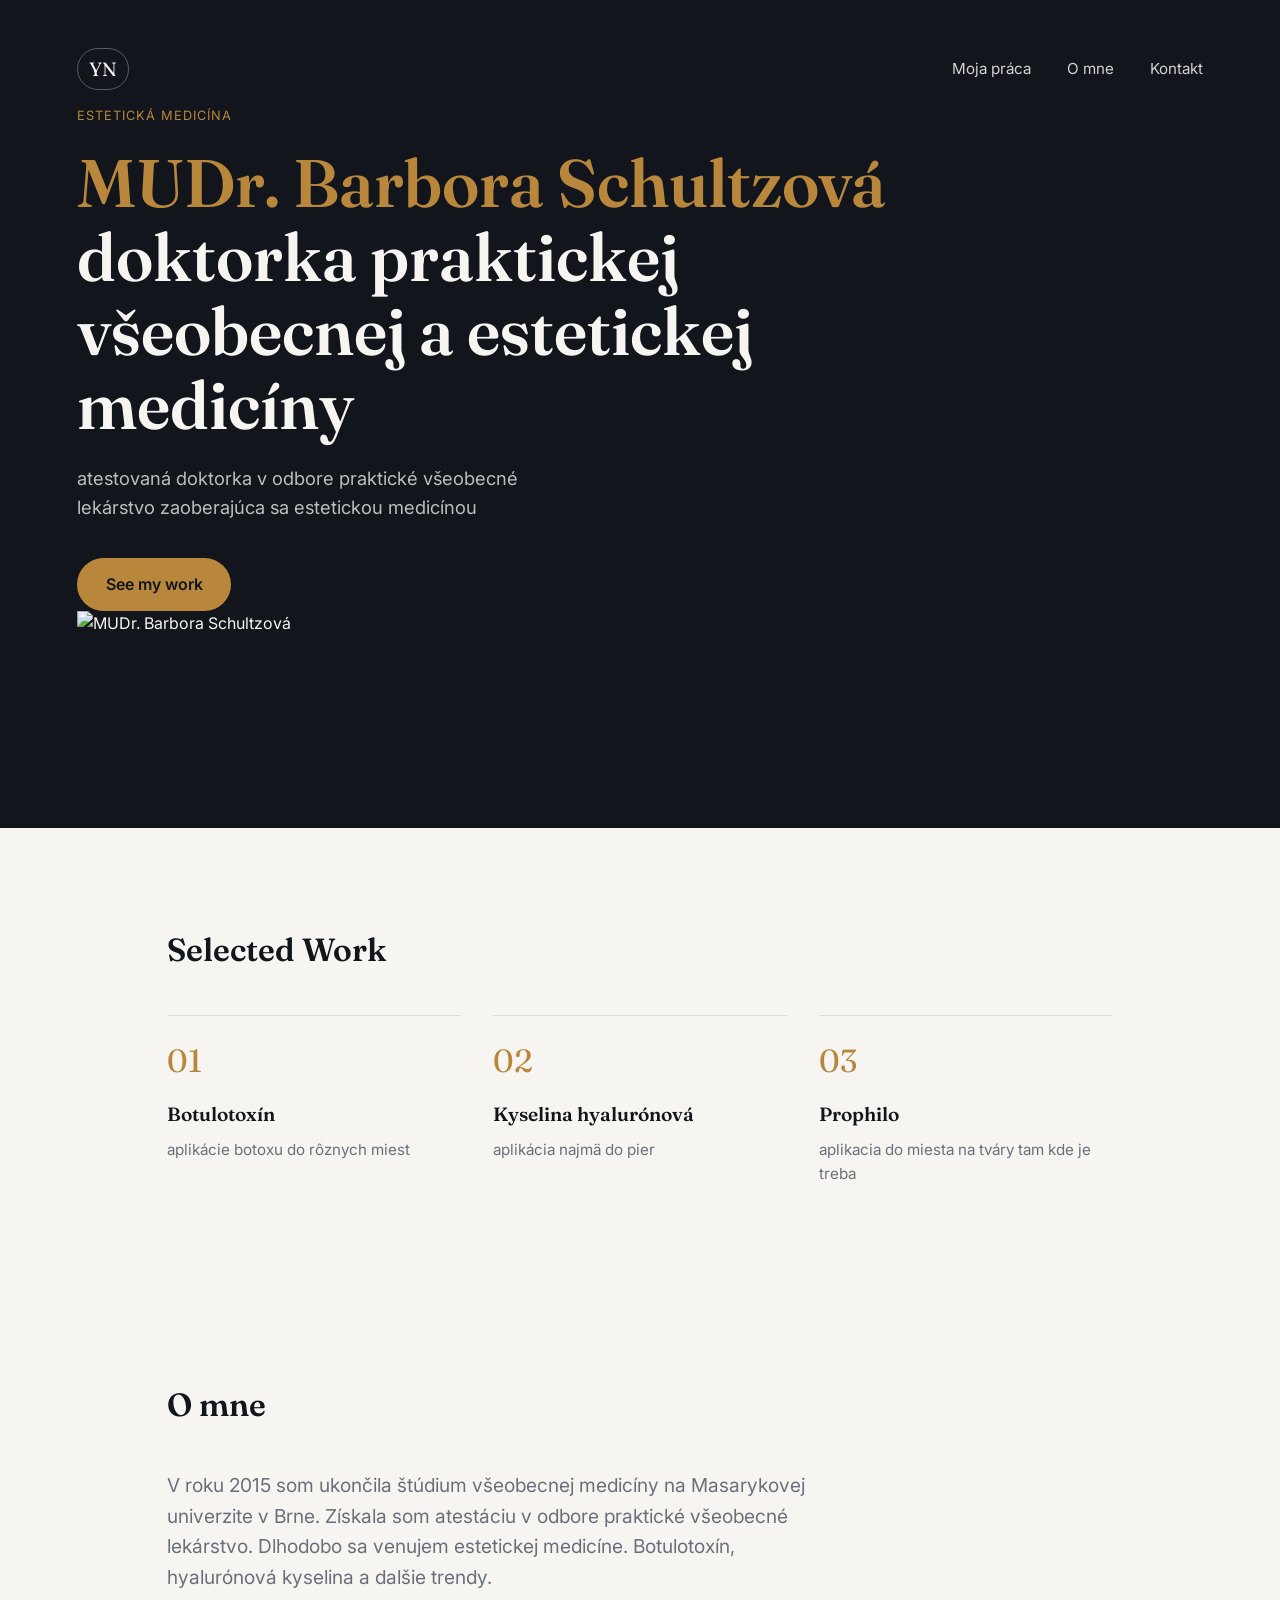
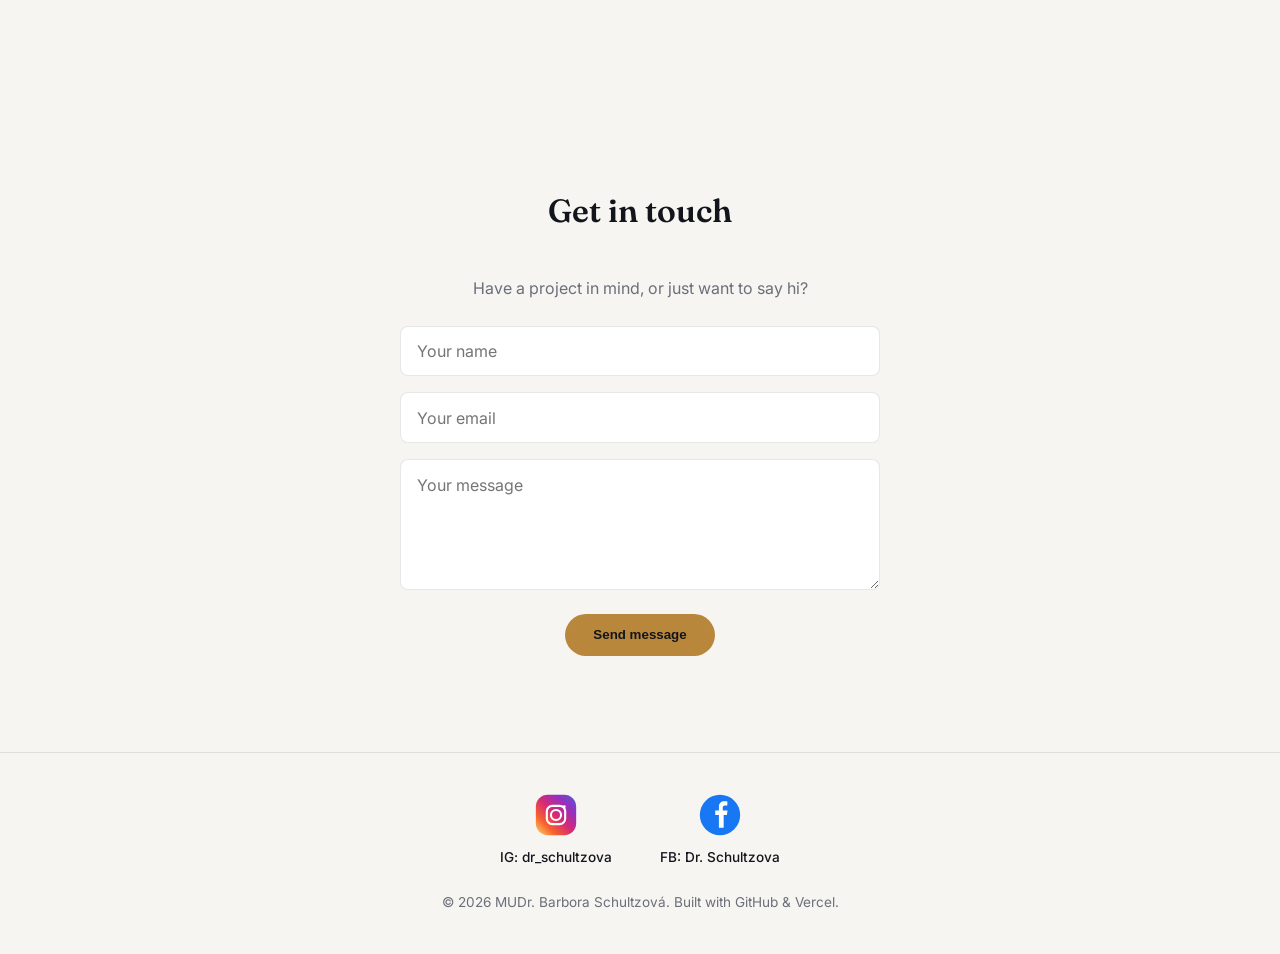
==== index.html @ 6bf63120 "Update index.html" ====
<!DOCTYPE html>
<html lang="en">
<head>
  <meta charset="UTF-8">
  <meta name="viewport" content="width=device-width, initial-scale=1.0">
  <title>Barbora — Portfolio</title>
  <link rel="preconnect" href="https://fonts.googleapis.com">
  <link href="https://fonts.googleapis.com/css2?family=Fraunces:opsz,wght@9..144,400;9..144,600&family=Inter:wght@400;500;600&display=swap" rel="stylesheet">
  <link rel="stylesheet" href="style.css">
</head>
<body>

  <header class="hero">
    <nav class="nav">
      <span class="nav-mark">YN</span>
      <div class="nav-links">
        <a href="#work">Moja práca</a>
        <a href="#about">O mne</a>
        <a href="#contact">Kontakt</a>
      </div>
    </nav>

    <div class="hero-inner">
  <div class="hero-content">
    <p class="eyebrow">ESTETICKÁ MEDICÍNA</p>
    <h1><span>MUDr. Barbora Schultzová</span><br>doktorka praktickej všeobecnej a estetickej medicíny</h1>
    <p class="hero-sub">atestovaná doktorka v odbore praktické všeobecné lekárstvo zaoberajúca sa estetickou medicínou</p>
    <a href="#work" class="cta">See my work</a>
  </div>
  <div class="hero-photo">
    <img src="photo.jpg" alt="MUDr. Barbora Schultzová">
  </div>
</div>
  </header>

  <main>
    <section id="work" class="section">
      <h2 class="section-title">Selected Work</h2>
      <div class="work-grid">
        <article class="work-card">
          <div class="work-thumb">01</div>
          <h3>Botulotoxín</h3>
          <p>aplikácie botoxu do rôznych miest</p>
        </article>
        <article class="work-card">
          <div class="work-thumb">02</div>
          <h3>Kyselina hyalurónová</h3>
          <p>aplikácia najmä do pier</p>
        </article>
        <article class="work-card">
          <div class="work-thumb">03</div>
          <h3>Prophilo</h3>
          <p>aplikacia do miesta na tváry tam kde je treba </p>
        </article>
      </div>
    </section>

    <section id="about" class="section about">
      <h2 class="section-title">O mne</h2>
      <p class="about-text">
        V roku 2015 som ukončila štúdium všeobecnej medicíny na Masarykovej univerzite v Brne. Získala som atestáciu v odbore praktické všeobecné lekárstvo. Dlhodobo sa venujem estetickej medicíne. Botulotoxín, hyalurónová kyselina a dalšie trendy.
      </p>
    </section>

    <section id="contact" class="section contact">
  <h2 class="section-title">Get in touch</h2>
  <p>Have a project in mind, or just want to say hi?</p>

<form action="https://formspree.io/f/xnpagqdn" method="POST" class="contact-form">
      <input type="text" name="name" placeholder="Your name" required>
    <input type="email" name="email" placeholder="Your email" required>
    <textarea name="message" rows="5" placeholder="Your message" required></textarea>
    <button type="submit" class="cta">Send message</button>
  </form>
</section>
  </main>

<footer class="footer">
  <div class="social-links">
    <a href="https://instagram.com/dr_schultzova" target="_blank" rel="noopener" aria-label="Instagram">
      <svg width="44" height="44" viewBox="0 0 48 48">
        <defs>
          <linearGradient id="igGradient" x1="0%" y1="100%" x2="100%" y2="0%">
            <stop offset="0%" stop-color="#FFDB73"/>
            <stop offset="25%" stop-color="#F7622C"/>
            <stop offset="50%" stop-color="#D62976"/>
            <stop offset="75%" stop-color="#962FBF"/>
            <stop offset="100%" stop-color="#4F5BD5"/>
          </linearGradient>
        </defs>
        <rect x="2" y="2" width="44" height="44" rx="13" fill="url(#igGradient)"/>
        <rect x="14" y="14" width="20" height="20" rx="6" fill="none" stroke="#fff" stroke-width="2.3"/>
        <circle cx="24" cy="24" r="5.5" fill="none" stroke="#fff" stroke-width="2.3"/>
        <circle cx="33" cy="15" r="1.6" fill="#fff"/>
      </svg>
      <span class="social-label">IG: dr_schultzova</span>
    </a>
    <a href="https://www.facebook.com/p/Dr-Schultzova-100087621760103/" target="_blank" rel="noopener" aria-label="Facebook">
      <svg width="44" height="44" viewBox="0 0 48 48">
        <circle cx="24" cy="24" r="22" fill="#1877F2"/>
        <path d="M27 24h4.5l0.7-5H27v-2.8c0-1.5.4-2.5 2.6-2.5H32V9.2C31.6 9.1 30.2 9 28.6 9c-3.4 0-5.8 2.1-5.8 5.9V19h-4v5h4v14h5.2V24z" fill="#fff"/>
      </svg>
      <span class="social-label">FB: Dr. Schultzova</span>
    </a>
  </div>
  <p>&copy; 2026 MUDr. Barbora Schultzová. Built with GitHub &amp; Vercel.</p>
</footer>

</body>
</html>
---- style.css ----
:root {
  --ink: #12151c;
  --paper: #f6f5f1;
  --gold: #b8873b;
  --muted: #6b6f7a;
  --line: rgba(18, 21, 28, 0.1);
}

* { box-sizing: border-box; margin: 0; padding: 0; }

body {
  font-family: 'Inter', sans-serif;
  color: var(--ink);
  background: var(--paper);
  line-height: 1.6;
}

h1, h2, h3 {
  font-family: 'Fraunces', serif;
  font-weight: 600;
}

a { color: inherit; text-decoration: none; }

.hero {
  background: var(--ink);
  color: var(--paper);
  min-height: 92vh;
  display: flex;
  flex-direction: column;
  padding: 2rem 6vw;
}

.nav {
  display: flex;
  justify-content: space-between;
  align-items: center;
  padding: 1rem 0;
}

.nav-mark {
  font-family: 'Fraunces', serif;
  font-size: 1.2rem;
  border: 1px solid rgba(246,245,241,0.3);
  padding: 0.3rem 0.7rem;
  border-radius: 100px;
}

.nav-links a {
  margin-left: 2rem;
  font-size: 0.95rem;
  opacity: 0.85;
  transition: opacity 0.2s;
}

.nav-links a:hover { opacity: 1; color: var(--gold); }

.hero-content {
  flex: 1;
  display: flex;
  flex-direction: column;
  justify-content: center;
  max-width: 780px;
}

.eyebrow {
  color: var(--gold);
  letter-spacing: 0.08em;
  text-transform: uppercase;
  font-size: 0.8rem;
  margin-bottom: 1.2rem;
}

.hero h1 {
  font-size: clamp(2.4rem, 6vw, 4.2rem);
  line-height: 1.1;
  margin-bottom: 1.4rem;
}

.hero h1 span { color: var(--gold); white-space: nowrap; }

.hero-sub {
  font-size: 1.15rem;
  color: rgba(246,245,241,0.75);
  max-width: 520px;
  margin-bottom: 2.2rem;
}

.cta {
  display: inline-block;
  background: var(--gold);
  color: var(--ink);
  font-weight: 600;
  padding: 0.85rem 1.8rem;
  border-radius: 100px;
  width: fit-content;
  transition: transform 0.2s ease;
}

.cta:hover { transform: translateY(-2px); }

.section {
  padding: 6rem 6vw;
  max-width: 1100px;
  margin: 0 auto;
}

.section-title {
  font-size: 2rem;
  margin-bottom: 2.5rem;
}

.work-grid {
  display: grid;
  grid-template-columns: repeat(auto-fit, minmax(260px, 1fr));
  gap: 2rem;
}

.work-card {
  border-top: 1px solid var(--line);
  padding-top: 1.2rem;
}

.work-thumb {
  font-family: 'Fraunces', serif;
  font-size: 2rem;
  color: var(--gold);
  margin-bottom: 0.8rem;
}

.work-card h3 { font-size: 1.2rem; margin-bottom: 0.5rem; }
.work-card p { color: var(--muted); font-size: 0.95rem; }

.about-text {
  font-size: 1.2rem;
  max-width: 680px;
  color: var(--muted);
}

.contact {
  text-align: center;
}

.contact p { color: var(--muted); margin-bottom: 1.5rem; }
.contact-form {
  max-width: 480px;
  margin: 0 auto;
  display: flex;
  flex-direction: column;
  gap: 1rem;
  text-align: left;
}

.contact-form input,
.contact-form textarea {
  font-family: 'Inter', sans-serif;
  font-size: 1rem;
  padding: 0.9rem 1rem;
  border: 1px solid var(--line);
  border-radius: 8px;
  background: #fff;
  color: var(--ink);
}

.contact-form input:focus,
.contact-form textarea:focus {
  outline: 2px solid var(--gold);
  outline-offset: 1px;
}

.contact-form button {
  border: none;
  cursor: pointer;
  align-self: center;
  margin-top: 0.5rem;
}

.footer {
  text-align: center;
  padding: 2.5rem 1rem;
  color: var(--muted);
  font-size: 0.85rem;
  border-top: 1px solid var(--line);
}

.social-links {
  display: flex;
  justify-content: center;
  gap: 3rem;
  margin-bottom: 1.5rem;
}

.social-links a {
  display: flex;
  flex-direction: column;
  align-items: center;
  gap: 0.6rem;
  transition: transform 0.2s;
}

.social-links a:hover {
  transform: translateY(-3px);
}

.social-label {
  font-size: 0.85rem;
  color: var(--ink);
  font-weight: 500;
}

@media (max-width: 640px) {
  .nav-links a { margin-left: 1rem; font-size: 0.85rem; }
  .section { padding: 4rem 6vw; }
}
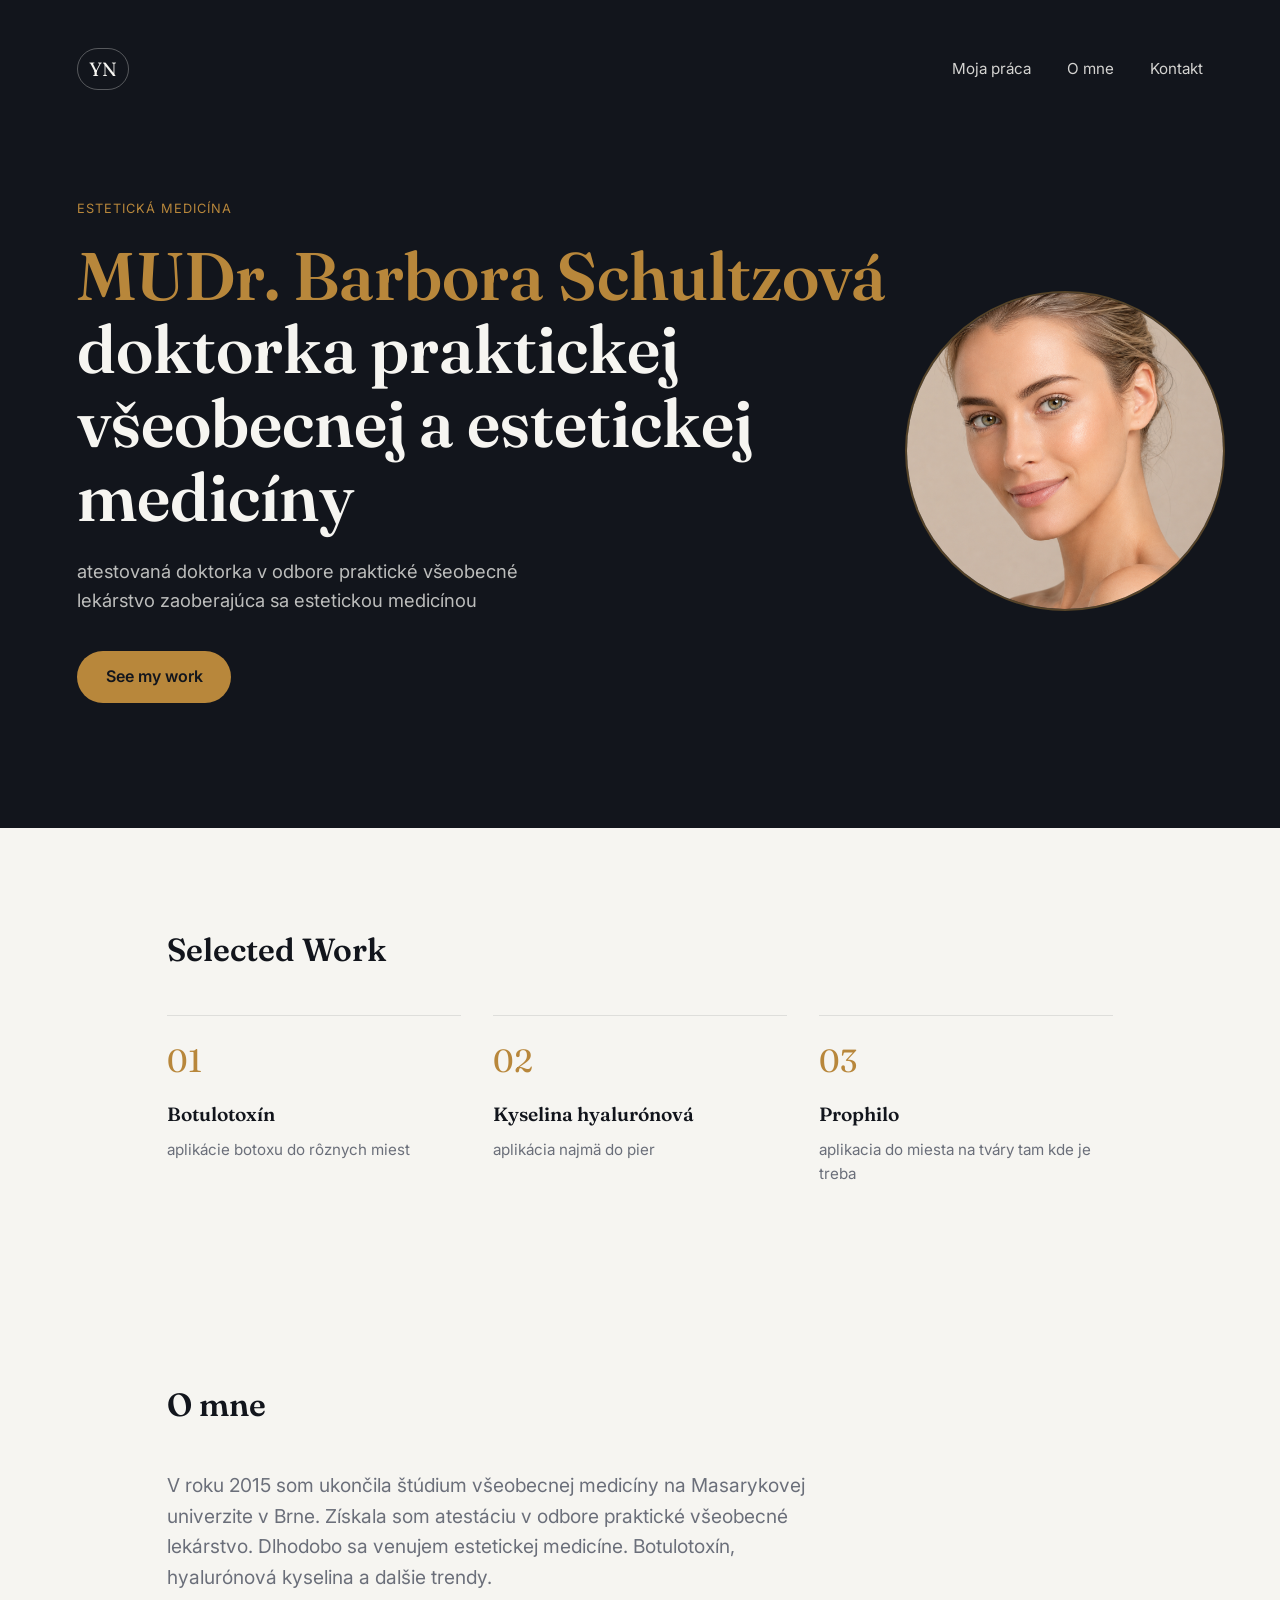
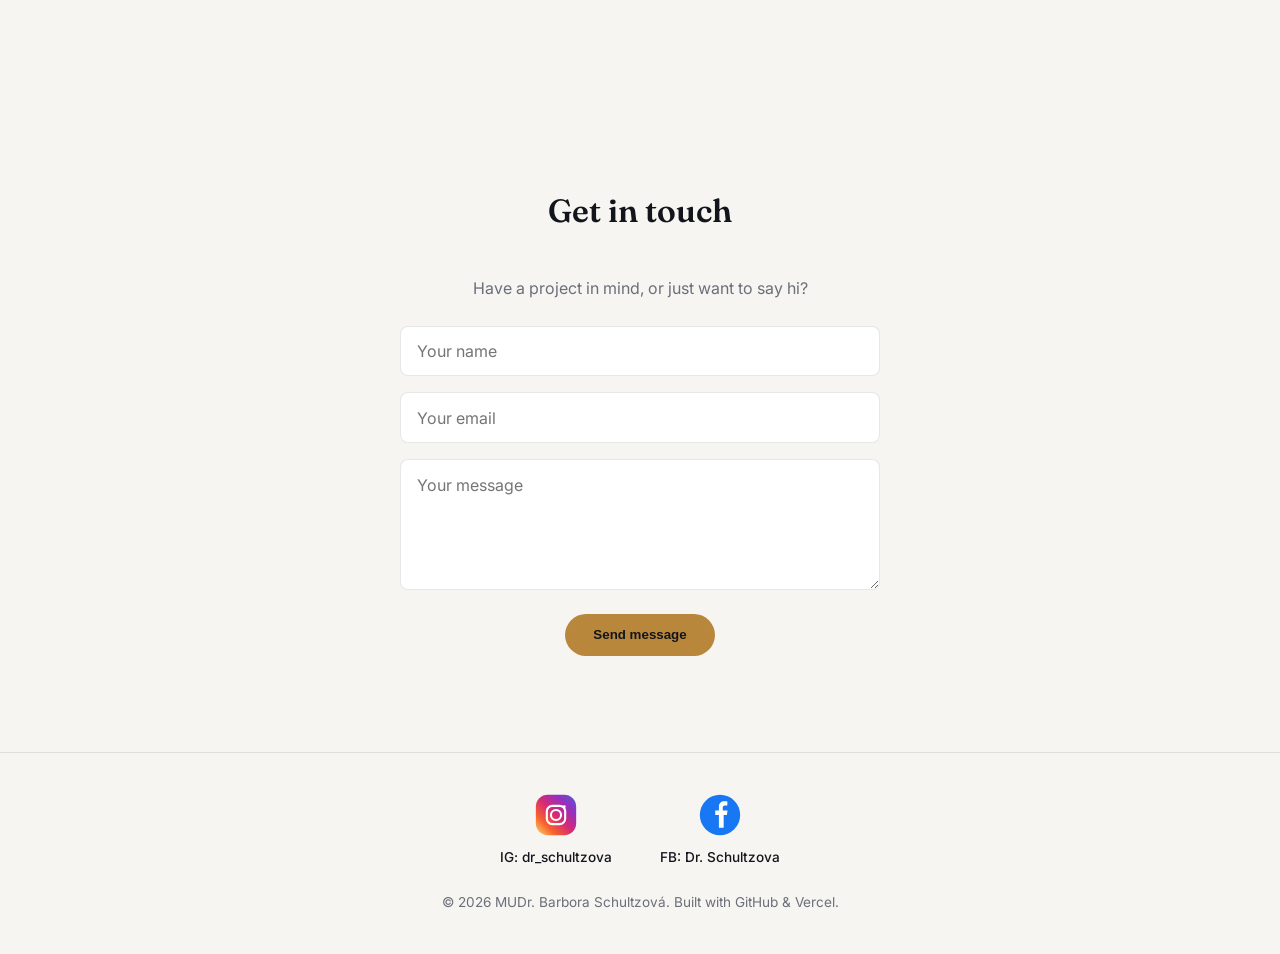
==== commit b8b2a98a: "Update index.html" ====
--- a/index.html
+++ b/index.html
@@ -28,7 +28,7 @@
     <a href="#work" class="cta">See my work</a>
   </div>
   <div class="hero-photo">
-    <img src="photo.jpg" alt="MUDr. Barbora Schultzová">
+   <img src="blondie.png" alt="MUDr. Barbora Schultzová">
   </div>
 </div>
   </header>
--- a/style.css
+++ b/style.css
@@ -62,7 +62,42 @@
   justify-content: center;
   max-width: 780px;
 }
-
+.hero-inner {
+  flex: 1;
+  display: flex;
+  align-items: center;
+  justify-content: space-between;
+  gap: 3rem;
+}
+
+.hero-photo {
+  flex-shrink: 0;
+  width: 320px;
+  height: 320px;
+  border-radius: 50%;
+  overflow: hidden;
+  border: 2px solid rgba(184, 135, 59, 0.4);
+}
+
+.hero-photo img {
+  width: 100%;
+  height: 100%;
+  object-fit: cover;
+}
+
+@media (max-width: 900px) {
+  .hero-inner {
+    flex-direction: column-reverse;
+    text-align: center;
+  }
+  .hero-photo {
+    width: 220px;
+    height: 220px;
+  }
+  .hero-content {
+    align-items: center;
+  }
+}
 .eyebrow {
   color: var(--gold);
   letter-spacing: 0.08em;
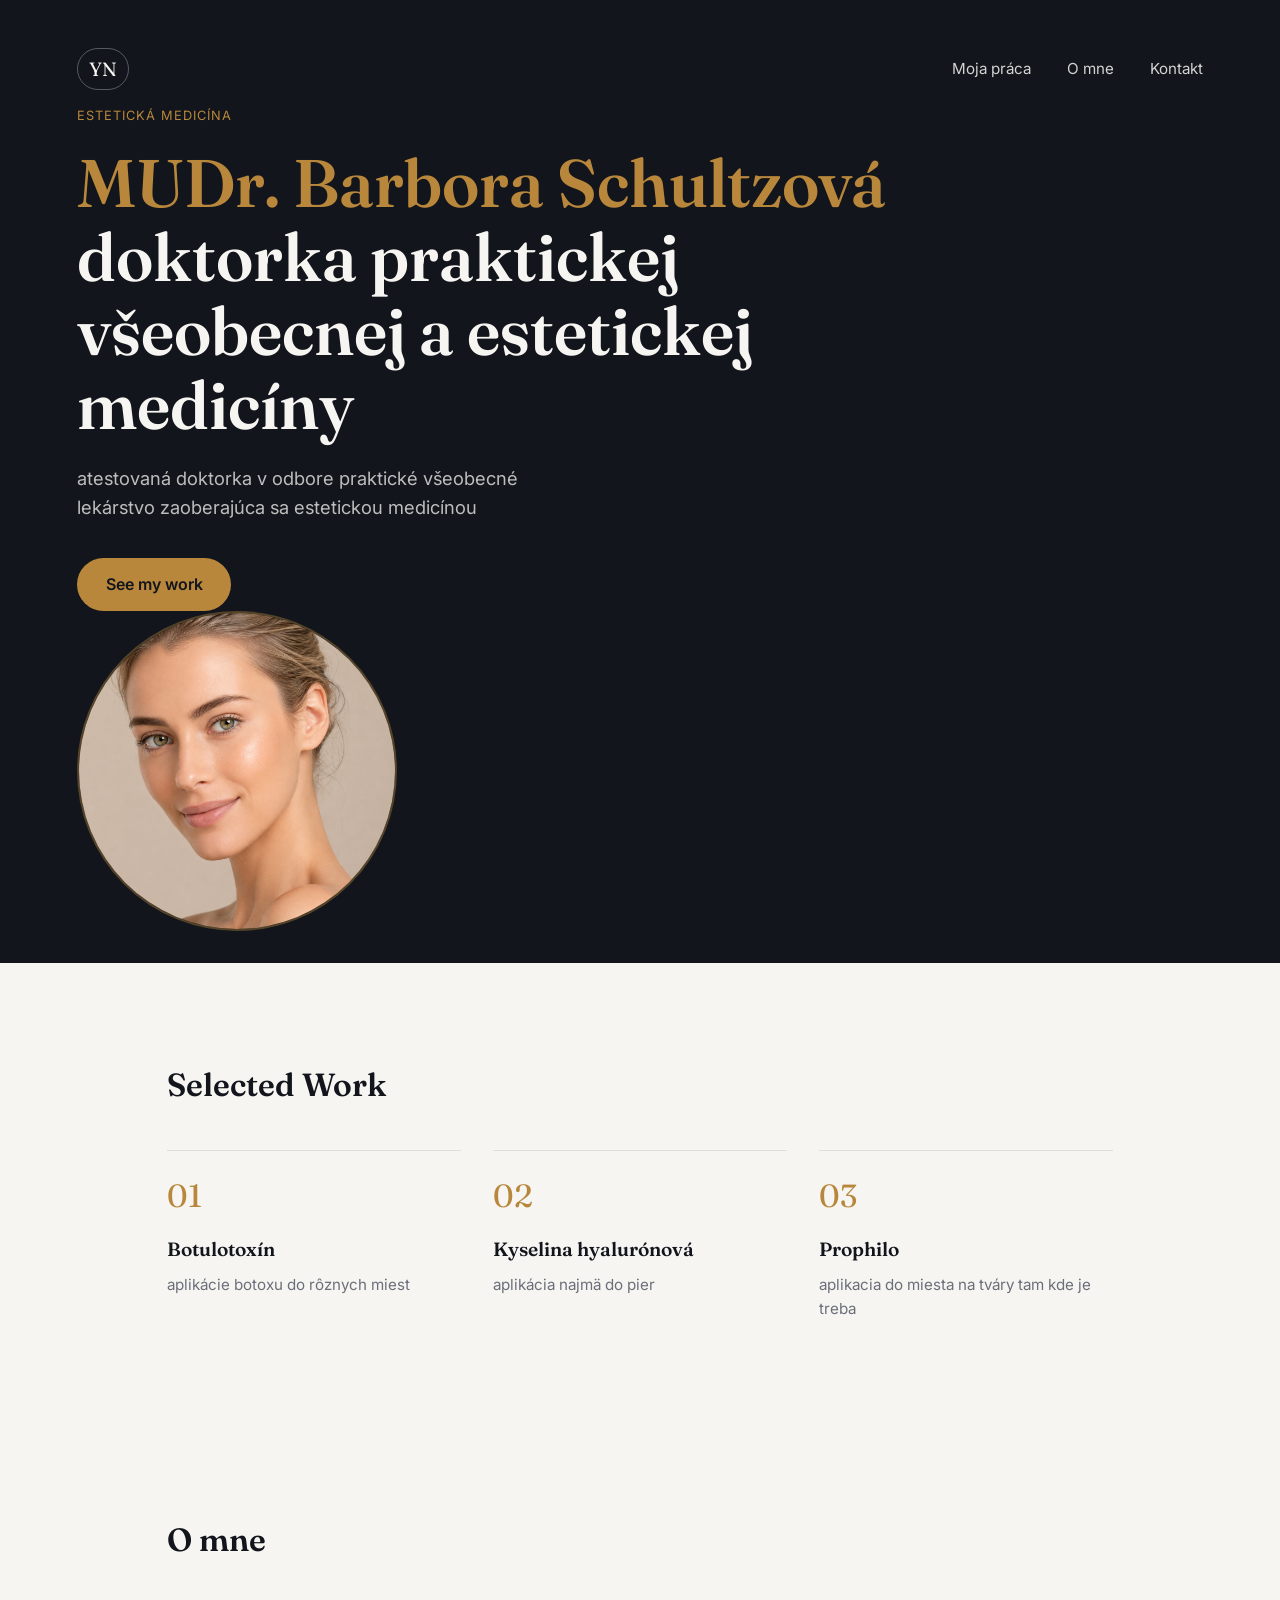
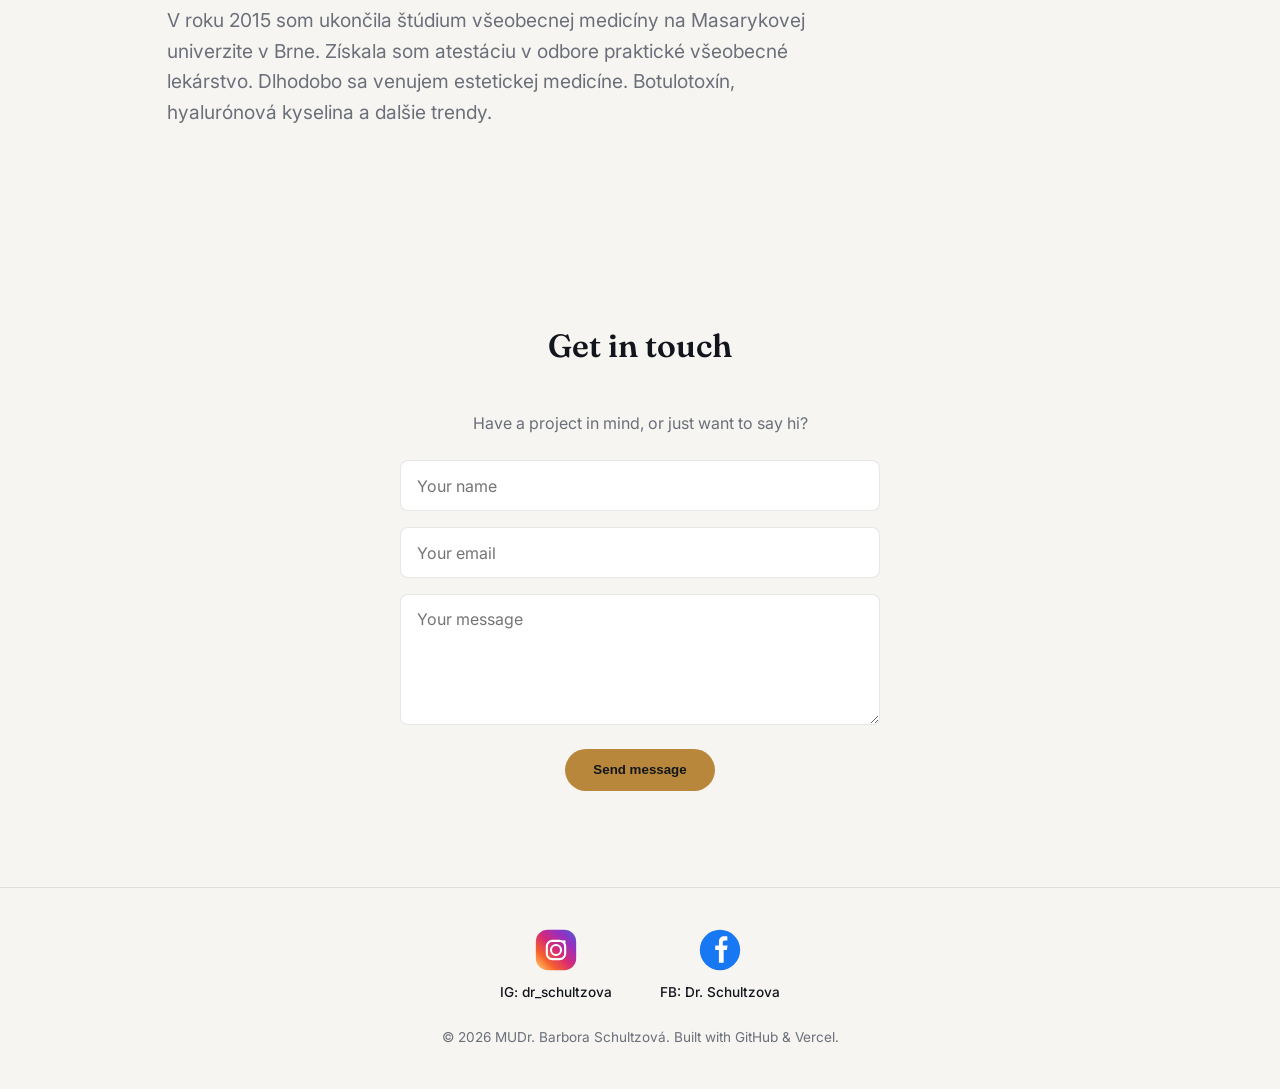
==== commit 394fb0ba: "Update index.html" ====
--- a/index.html
+++ b/index.html
@@ -20,16 +20,16 @@
       </div>
     </nav>
 
-    <div class="hero-inner">
+   <div class="hero-inner">
   <div class="hero-content">
     <p class="eyebrow">ESTETICKÁ MEDICÍNA</p>
     <h1><span>MUDr. Barbora Schultzová</span><br>doktorka praktickej všeobecnej a estetickej medicíny</h1>
     <p class="hero-sub">atestovaná doktorka v odbore praktické všeobecné lekárstvo zaoberajúca sa estetickou medicínou</p>
     <a href="#work" class="cta">See my work</a>
   </div>
-  <div class="hero-photo">
-   <img src="blondie.png" alt="MUDr. Barbora Schultzová">
-  </div>
+</div>
+<div class="hero-photo">
+  <img src="blondie.png" alt="MUDr. Barbora Schultzová">
 </div>
   </header>
 
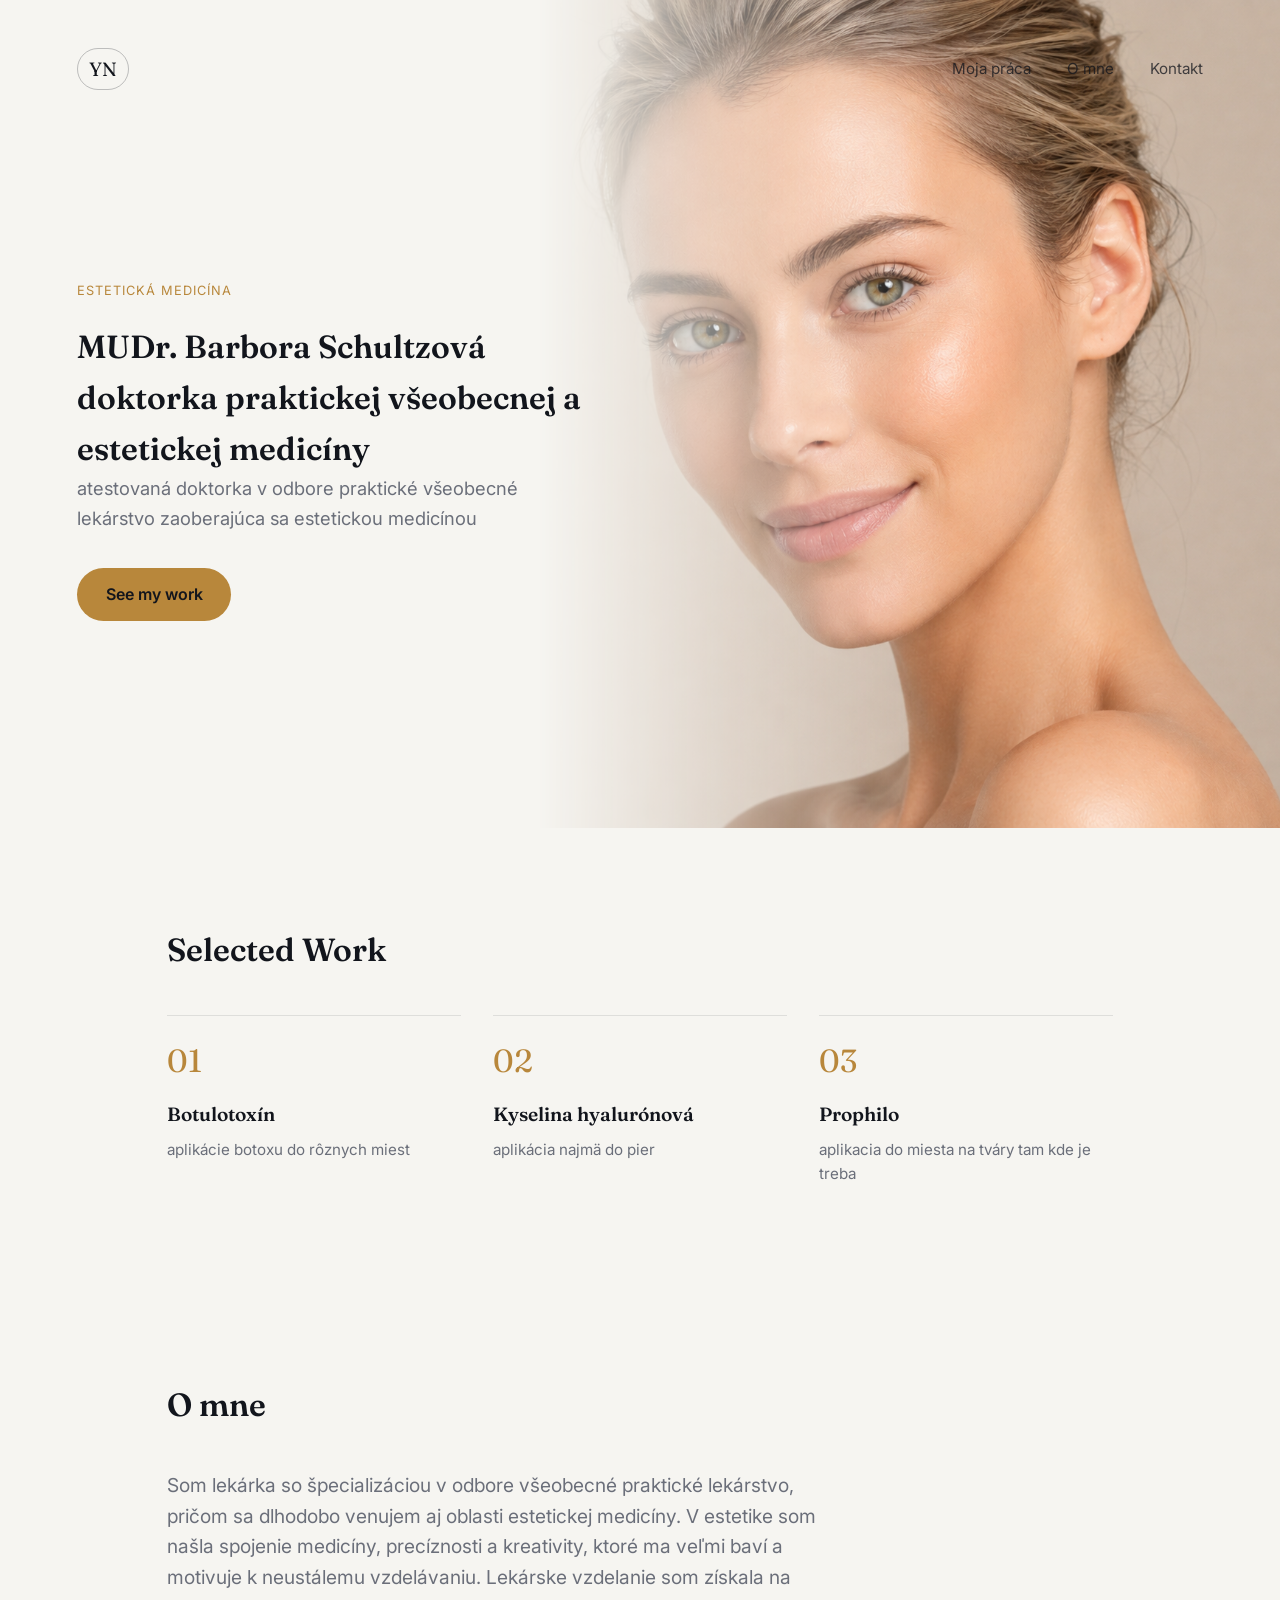
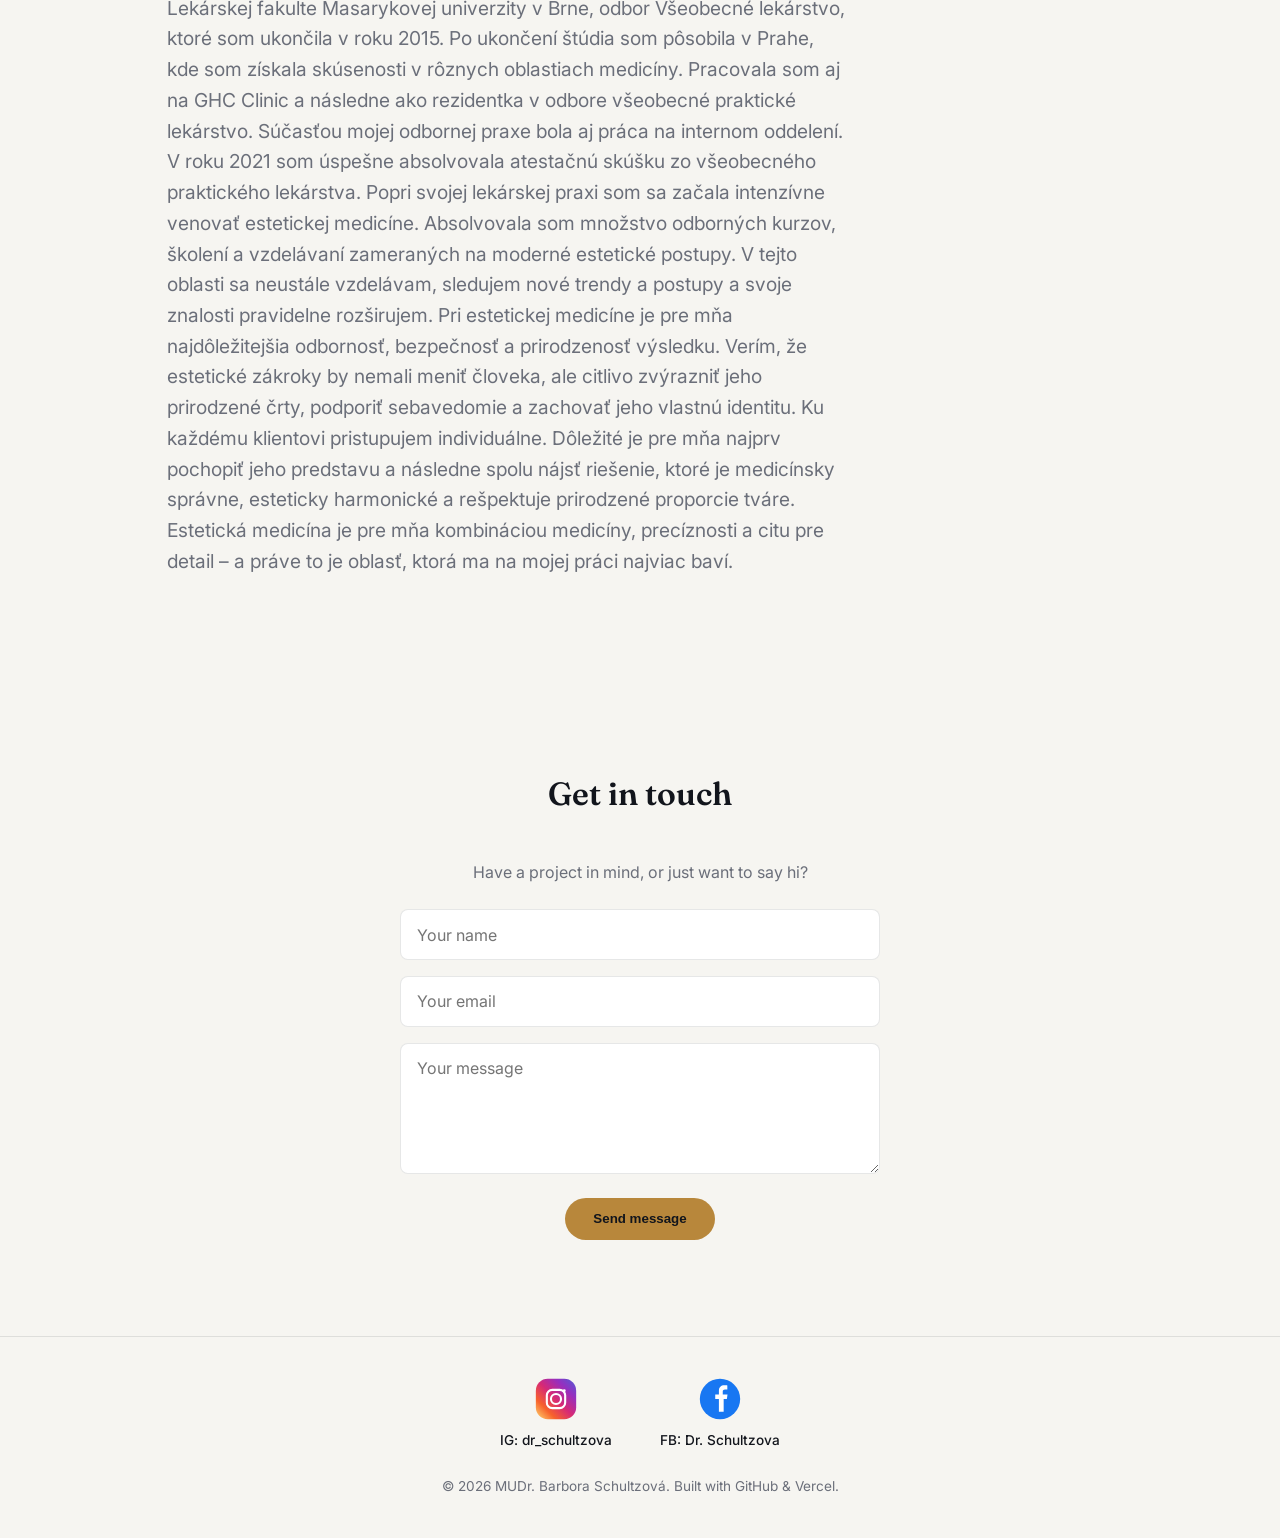
==== commit e9f21395: "Update index.html" ====
--- a/index.html
+++ b/index.html
@@ -58,8 +58,19 @@
     <section id="about" class="section about">
       <h2 class="section-title">O mne</h2>
       <p class="about-text">
-        V roku 2015 som ukončila štúdium všeobecnej medicíny na Masarykovej univerzite v Brne. Získala som atestáciu v odbore praktické všeobecné lekárstvo. Dlhodobo sa venujem estetickej medicíne. Botulotoxín, hyalurónová kyselina a dalšie trendy.
-      </p>
+Som lekárka so špecializáciou v odbore všeobecné praktické lekárstvo, pričom sa dlhodobo venujem aj oblasti estetickej medicíny. V estetike som našla spojenie medicíny, precíznosti a kreativity, ktoré ma veľmi baví a motivuje k neustálemu vzdelávaniu.
+
+Lekárske vzdelanie som získala na Lekárskej fakulte Masarykovej univerzity v Brne, odbor Všeobecné lekárstvo, ktoré som ukončila v roku 2015. Po ukončení štúdia som pôsobila v Prahe, kde som získala skúsenosti v rôznych oblastiach medicíny. Pracovala som aj na GHC Clinic a následne ako rezidentka v odbore všeobecné praktické lekárstvo. Súčasťou mojej odbornej praxe bola aj práca na internom oddelení.
+
+V roku 2021 som úspešne absolvovala atestačnú skúšku zo všeobecného praktického lekárstva.
+
+Popri svojej lekárskej praxi som sa začala intenzívne venovať estetickej medicíne. Absolvovala som množstvo odborných kurzov, školení a vzdelávaní zameraných na moderné estetické postupy. V tejto oblasti sa neustále vzdelávam, sledujem nové trendy a postupy a svoje znalosti pravidelne rozširujem.
+
+Pri estetickej medicíne je pre mňa najdôležitejšia odbornosť, bezpečnosť a prirodzenosť výsledku. Verím, že estetické zákroky by nemali meniť človeka, ale citlivo zvýrazniť jeho prirodzené črty, podporiť sebavedomie a zachovať jeho vlastnú identitu.
+
+Ku každému klientovi pristupujem individuálne. Dôležité je pre mňa najprv pochopiť jeho predstavu a následne spolu nájsť riešenie, ktoré je medicínsky správne, esteticky harmonické a rešpektuje prirodzené proporcie tváre.
+
+Estetická medicína je pre mňa kombináciou medicíny, precíznosti a citu pre detail – a práve to je oblasť, ktorá ma na mojej práci najviac baví.      </p>
     </section>
 
     <section id="contact" class="section contact">
--- a/style.css
+++ b/style.css
@@ -23,8 +23,10 @@
 a { color: inherit; text-decoration: none; }
 
 .hero {
-  background: var(--ink);
-  color: var(--paper);
+  position: relative;
+  overflow: hidden;
+  background: var(--paper);
+  color: var(--ink);
   min-height: 92vh;
   display: flex;
   flex-direction: column;
@@ -32,6 +34,8 @@
 }
 
 .nav {
+  position: relative;
+  z-index: 2;
   display: flex;
   justify-content: space-between;
   align-items: center;
@@ -41,7 +45,7 @@
 .nav-mark {
   font-family: 'Fraunces', serif;
   font-size: 1.2rem;
-  border: 1px solid rgba(246,245,241,0.3);
+  border: 1px solid rgba(18, 21, 28, 0.25);
   padding: 0.3rem 0.7rem;
   border-radius: 100px;
 }
@@ -49,55 +53,43 @@
 .nav-links a {
   margin-left: 2rem;
   font-size: 0.95rem;
-  opacity: 0.85;
+  color: var(--ink);
+  opacity: 0.75;
   transition: opacity 0.2s;
 }
 
 .nav-links a:hover { opacity: 1; color: var(--gold); }
 
+.hero-inner {
+  position: relative;
+  z-index: 2;
+  flex: 1;
+  display: flex;
+  align-items: center;
+}
+
 .hero-content {
-  flex: 1;
-  display: flex;
-  flex-direction: column;
-  justify-content: center;
-  max-width: 780px;
-}
-.hero-inner {
-  flex: 1;
-  display: flex;
-  align-items: center;
-  justify-content: space-between;
-  gap: 3rem;
+  max-width: 620px;
 }
 
 .hero-photo {
-  flex-shrink: 0;
-  width: 320px;
-  height: 320px;
-  border-radius: 50%;
-  overflow: hidden;
-  border: 2px solid rgba(184, 135, 59, 0.4);
+  position: absolute;
+  top: 0;
+  right: 0;
+  width: 58%;
+  height: 100%;
+  z-index: 1;
+  -webkit-mask-image: linear-gradient(to right, transparent 0%, rgba(0,0,0,0.5) 25%, black 55%);
+  mask-image: linear-gradient(to right, transparent 0%, rgba(0,0,0,0.5) 25%, black 55%);
 }
 
 .hero-photo img {
   width: 100%;
   height: 100%;
   object-fit: cover;
-}
-
-@media (max-width: 900px) {
-  .hero-inner {
-    flex-direction: column-reverse;
-    text-align: center;
-  }
-  .hero-photo {
-    width: 220px;
-    height: 220px;
-  }
-  .hero-content {
-    align-items: center;
-  }
-}
+  object-position: center 20%;
+}
+
 .eyebrow {
   color: var(--gold);
   letter-spacing: 0.08em;
@@ -106,19 +98,26 @@
   margin-bottom: 1.2rem;
 }
 
-.hero h1 {
-  font-size: clamp(2.4rem, 6vw, 4.2rem);
-  line-height: 1.1;
-  margin-bottom: 1.4rem;
-}
-
-.hero h1 span { color: var(--gold); white-space: nowrap; }
-
 .hero-sub {
   font-size: 1.15rem;
-  color: rgba(246,245,241,0.75);
-  max-width: 520px;
+  color: var(--muted);
+  max-width: 480px;
   margin-bottom: 2.2rem;
+}
+
+@media (max-width: 900px) {
+  .hero-photo {
+    position: static;
+    width: 100%;
+    height: 320px;
+    -webkit-mask-image: none;
+    mask-image: none;
+    order: -1;
+    margin-bottom: 2rem;
+    border-radius: 16px;
+  }
+  .hero-inner { flex-direction: column; }
+  .hero-content { max-width: 100%; }
 }
 
 .cta {
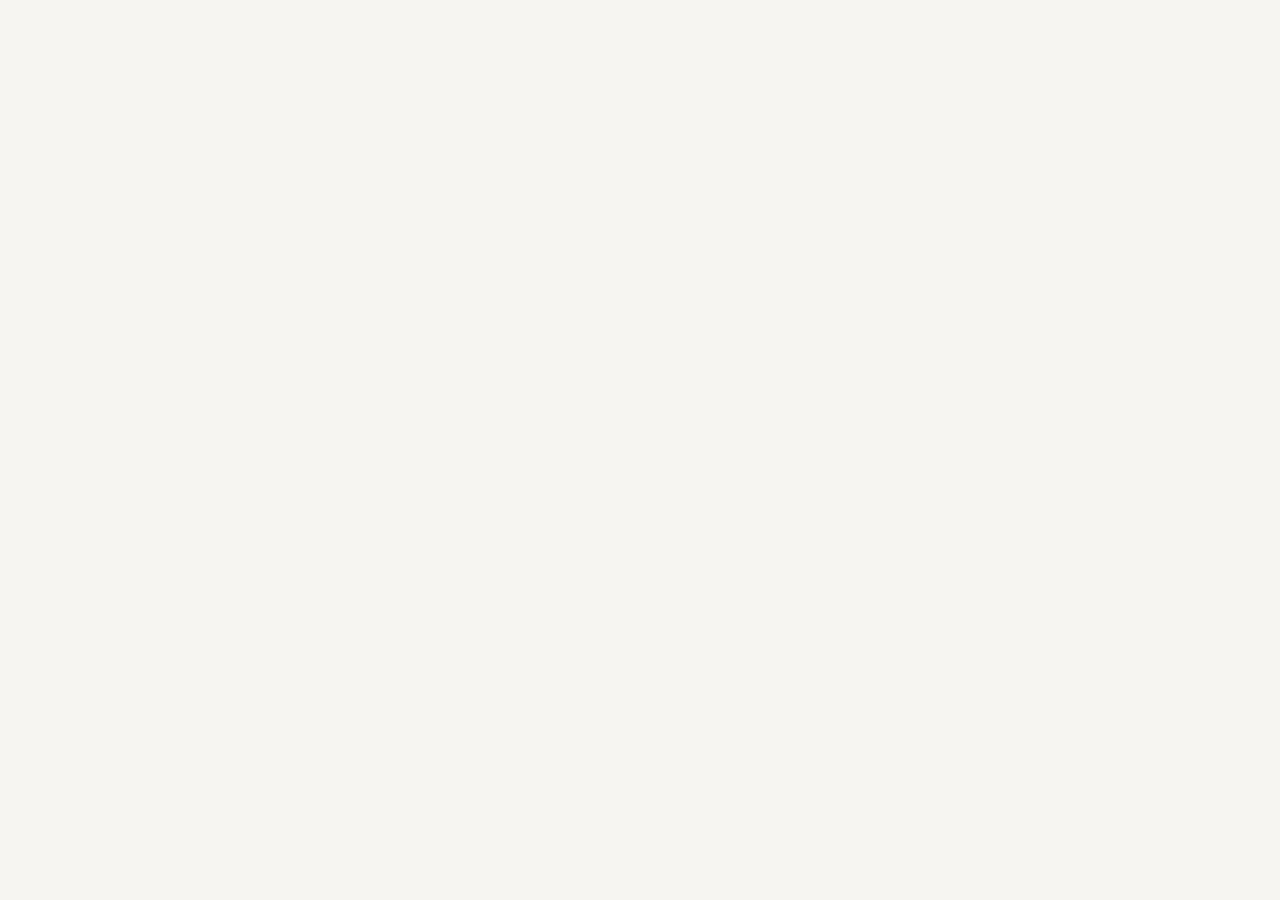
==== commit 227b6743: "Update index.html" ====
--- a/index.html
+++ b/index.html
@@ -1,121 +1,192 @@
 <!DOCTYPE html>
-<html lang="en">
+<html>
 <head>
+<meta charset="utf-8">
+<meta name="viewport" content="width=device-width, initial-scale=1">
+<script src="./support.js"></script>
+</head>
+<body>
+<x-dc>
+<template id="__bundler_thumbnail">
+  <svg viewBox="0 0 120 120" xmlns="http://www.w3.org/2000/svg">
+    <rect width="120" height="120" fill="#f6f5f1"/>
+    <circle cx="60" cy="40" r="15" fill="#b8873b"/>
+    <rect x="20" y="65" width="80" height="8" fill="#b8873b" rx="2"/>
+    <rect x="20" y="80" width="80" height="4" fill="#6b6f7a" rx="1"/>
+    <rect x="20" y="88" width="80" height="4" fill="#6b6f7a" rx="1"/>
+  </svg>
+</template>
+
+<helmet>
   <meta charset="UTF-8">
   <meta name="viewport" content="width=device-width, initial-scale=1.0">
-  <title>Barbora — Portfolio</title>
   <link rel="preconnect" href="https://fonts.googleapis.com">
   <link href="https://fonts.googleapis.com/css2?family=Fraunces:opsz,wght@9..144,400;9..144,600&family=Inter:wght@400;500;600&display=swap" rel="stylesheet">
-  <link rel="stylesheet" href="style.css">
-</head>
-<body>
+  <style>
+    * { box-sizing: border-box; margin: 0; padding: 0; }
+    body {
+      font-family: 'Fraunces', serif;
+      color: #12151c;
+      background: #f6f5f1;
+      line-height: 1.6;
+    }
+    h1, h2, h3 { font-family: 'Fraunces', serif; font-weight: 600; }
+    a { color: inherit; text-decoration: none; }
+    .menu-toggle { display: none; background: none; border: none; cursor: pointer; padding: 0.5rem; }
+    .menu-toggle span { display: block; width: 24px; height: 2px; background: #12151c; margin: 5px 0; transition: 0.3s; }
+    .menu-toggle.active span:nth-child(1) { transform: rotate(-45deg) translate(-8px, 6px); }
+    .menu-toggle.active span:nth-child(2) { opacity: 0; }
+    .menu-toggle.active span:nth-child(3) { transform: rotate(45deg) translate(-8px, -6px); }
+    @media (max-width: 768px) {
+      .menu-toggle { display: block; }
+      .nav-links { position: absolute; top: 60px; left: 0; right: 0; background: #f6f5f1; flex-direction: column; gap: 1rem; padding: 2rem 6vw; display: none; }
+      .nav-links.open { display: flex; }
+      .nav-links a { margin-left: 0; font-size: 1.1rem; }
+    }
+  </style>
+</helmet>
 
-  <header class="hero">
-    <nav class="nav">
-      <span class="nav-mark">YN</span>
-      <div class="nav-links">
-        <a href="#work">Moja práca</a>
-        <a href="#about">O mne</a>
-        <a href="#contact">Kontakt</a>
-      </div>
-    </nav>
+<div style="background: #f6f5f1; color: #12151c; min-height: 92vh; display: flex; flex-direction: column; padding: 2rem 6vw; position: relative; overflow: hidden;">
+  <nav style="display: flex; justify-content: space-between; align-items: center; padding: 1rem 0; z-index: 2; position: relative;">
+    <span style="font-family: 'Fraunces', serif; font-size: 0.9rem; border: 1px solid rgba(18, 21, 28, 0.25); padding: 0.3rem 0.7rem; border-radius: 100px;">MUDr. Barbora Schultzová</span>
+    <button class="menu-toggle" onClick="document.querySelector('.nav-links').classList.toggle('open'); this.classList.toggle('active')">
+      <span></span>
+      <span></span>
+      <span></span>
+    </button>
+    <div class="nav-links" style="display: flex; gap: 0;">
+      <a href="#services" style="margin-left: 2rem; font-size: 1rem; font-weight: 500; color: #b8873b;" onMouseEnter="this.style.opacity='0.75'" onMouseLeave="this.style.opacity='1'">Služby</a>
+      <a href="#about" style="margin-left: 2rem; font-size: 1rem; font-weight: 500; color: #b8873b;" onMouseEnter="this.style.opacity='0.75'" onMouseLeave="this.style.opacity='1'">O mne</a>
+      <a href="#contact" style="margin-left: 2rem; font-size: 1rem; font-weight: 500; color: #b8873b;" onMouseEnter="this.style.opacity='0.75'" onMouseLeave="this.style.opacity='1'">Kontakt</a>
+    </div>
+  </nav>
 
-   <div class="hero-inner">
-  <div class="hero-content">
-    <p class="eyebrow">ESTETICKÁ MEDICÍNA</p>
-    <h1><span>MUDr. Barbora Schultzová</span><br>doktorka praktickej všeobecnej a estetickej medicíny</h1>
-    <p class="hero-sub">atestovaná doktorka v odbore praktické všeobecné lekárstvo zaoberajúca sa estetickou medicínou</p>
-    <a href="#work" class="cta">See my work</a>
+  <div style="flex: 1; display: flex; align-items: center; z-index: 2; position: relative;">
+    <div style="max-width: 620px;">
+      <p style="color: #b8873b; letter-spacing: 0.08em; text-transform: uppercase; font-size: 0.8rem; margin-bottom: 1.2rem; font-family: 'Inter', sans-serif;">ESTETICKÁ MEDICÍNA</p>
+      <h1 style="font-size: 3.2rem; margin-bottom: 1.5rem; line-height: 1.1;">
+        <span>MUDr. Barbora Schultzová</span><br>
+        <span style="font-weight: 400; font-size: 1.6rem;">doktorka praktickej všeobecnej a estetickej medicíny</span>
+      </h1>
+      <p style="font-size: 1.15rem; color: #6b6f7a; max-width: 480px; margin-bottom: 2.2rem; font-family: 'Inter', sans-serif;">Atestovaná lekárka so špecializáciou na estetickú medicínu. Botox • Kyselina hyalurónová • Prírodný výsledok.</p>
+      <a href="#contact" style="display: inline-block; background: #b8873b; color: #12151c; font-weight: 600; padding: 0.85rem 1.8rem; border-radius: 100px; width: fit-content; transition: transform 0.2s ease;" onMouseEnter="this.style.transform='translateY(-2px)'" onMouseLeave="this.style.transform='translateY(0)'">Objednajte sa</a>
+    </div>
+  </div>
+
+  <div style="position: absolute; top: 0; right: 0; width: 58%; height: 100%; z-index: 1; -webkit-mask-image: linear-gradient(to right, transparent 0%, rgba(0,0,0,0.5) 25%, black 55%); mask-image: linear-gradient(to right, transparent 0%, rgba(0,0,0,0.5) 25%, black 55%); overflow: hidden;">
+    <img src="blondie.png" alt="MUDr. Barbora Schultzová" style="width: 100%; height: 100%; object-fit: cover; object-position: center 20%;">
   </div>
 </div>
-<div class="hero-photo">
-  <img src="blondie.png" alt="MUDr. Barbora Schultzová">
-</div>
-  </header>
 
-  <main>
-    <section id="work" class="section">
-      <h2 class="section-title">Selected Work</h2>
-      <div class="work-grid">
-        <article class="work-card">
-          <div class="work-thumb">01</div>
-          <h3>Botulotoxín</h3>
-          <p>aplikácie botoxu do rôznych miest</p>
-        </article>
-        <article class="work-card">
-          <div class="work-thumb">02</div>
-          <h3>Kyselina hyalurónová</h3>
-          <p>aplikácia najmä do pier</p>
-        </article>
-        <article class="work-card">
-          <div class="work-thumb">03</div>
-          <h3>Prophilo</h3>
-          <p>aplikacia do miesta na tváry tam kde je treba </p>
-        </article>
+<main>
+  <section id="services" style="padding: 6rem 6vw; max-width: 1100px; margin: 0 auto;">
+    <h2 style="font-size: 2rem; margin-bottom: 2.5rem;">Moje služby</h2>
+    <div style="display: grid; grid-template-columns: repeat(auto-fit, minmax(260px, 1fr)); gap: 2rem;">
+      <article style="border-top: 1px solid rgba(18, 21, 28, 0.1); padding-top: 1.2rem;">
+        <div style="font-family: 'Fraunces', serif; font-size: 2rem; color: #b8873b; margin-bottom: 0.8rem;">01</div>
+        <h3 style="font-size: 1.2rem; margin-bottom: 0.5rem; font-family: 'Fraunces', serif;">Botulotoxín (Botox)</h3>
+        <p style="color: #6b6f7a; font-size: 0.95rem; font-family: 'Inter', sans-serif;">Zmierňovanie vráskania čela, medzi očami a pri očiach. Prirodzený a harmonický rezultát.</p>
+      </article>
+      <article style="border-top: 1px solid rgba(18, 21, 28, 0.1); padding-top: 1.2rem;">
+        <div style="font-family: 'Fraunces', serif; font-size: 2rem; color: #b8873b; margin-bottom: 0.8rem;">02</div>
+        <h3 style="font-size: 1.2rem; margin-bottom: 0.5rem; font-family: 'Fraunces', serif;">Kyselina hyalurónová</h3>
+        <p style="color: #6b6f7a; font-size: 0.95rem; font-family: 'Inter', sans-serif;">Zvýrazňovanie pier a korektúra vráskania. Objem s prirodzeným vzhľadom.</p>
+      </article>
+      <article style="border-top: 1px solid rgba(18, 21, 28, 0.1); padding-top: 1.2rem;">
+        <div style="font-family: 'Fraunces', serif; font-size: 2rem; color: #b8873b; margin-bottom: 0.8rem;">03</div>
+        <h3 style="font-size: 1.2rem; margin-bottom: 0.5rem; font-family: 'Fraunces', serif;">Biorevitalizácia</h3>
+        <p style="color: #6b6f7a; font-size: 0.95rem; font-family: 'Inter', sans-serif;">Hydratácia a omladzovanie kože. Citlivý prístup k zdraviu kože.</p>
+      </article>
+    </div>
+  </section>
+
+  <section style="padding: 6rem 6vw; max-width: 1200px; margin: 0 auto;">
+    <h2 style="font-size: 2rem; margin-bottom: 3.5rem; text-align: center;">Galéria pred a po</h2>
+    <div style="display: grid; grid-template-columns: repeat(3, 1fr); gap: 2.5rem;">
+      <div style="border-radius: 12px; overflow: hidden; box-shadow: 0 8px 24px rgba(18, 21, 28, 0.08); aspect-ratio: 1;">
+        <img src="uploads/Snímka obrazovky 2026-08-18 214152-f231a1b3.png" alt="Kyselina hyalurónová - pred a po" style="width: 100%; height: 100%; object-fit: cover; object-position: center;">
       </div>
-    </section>
+      <div style="border-radius: 12px; overflow: hidden; box-shadow: 0 8px 24px rgba(18, 21, 28, 0.08); aspect-ratio: 1;">
+        <img src="uploads/Snímka obrazovky 2026-08-18 214805.png" alt="Kyselina hyalurónová - pred a po" style="width: 100%; height: 100%; object-fit: cover; object-position: center;">
+      </div>
+      <div style="border-radius: 12px; overflow: hidden; box-shadow: 0 8px 24px rgba(18, 21, 28, 0.08); aspect-ratio: 1;">
+        <img src="uploads/image0.jpeg" alt="Botox - pred a po" style="width: 100%; height: 100%; object-fit: cover; object-position: center;">
+      </div>
+      <div style="border-radius: 12px; overflow: hidden; box-shadow: 0 8px 24px rgba(18, 21, 28, 0.08); aspect-ratio: 1;">
+        <img src="uploads/Snímka obrazovky 2026-08-18 214518.png" alt="Kyselina hyalurónová - pred a po" style="width: 100%; height: 100%; object-fit: cover; object-position: center;">
+      </div>
+      <div style="border-radius: 12px; overflow: hidden; box-shadow: 0 8px 24px rgba(18, 21, 28, 0.08); aspect-ratio: 1;">
+        <img src="uploads/Snímka obrazovky 2026-08-18 214604.png" alt="Kyselina hyalurónová - pred a po" style="width: 100%; height: 100%; object-fit: cover; object-position: center;">
+      </div>
+      <div style="border-radius: 12px; overflow: hidden; box-shadow: 0 8px 24px rgba(18, 21, 28, 0.08); aspect-ratio: 1;">
+        <img src="uploads/Snímka obrazovky 2026-08-18 214152.png" alt="Kyselina hyalurónová - pred a po" style="width: 100%; height: 100%; object-fit: cover; object-position: center;">
+      </div>
+    </div>
+  </section>
 
-    <section id="about" class="section about">
-      <h2 class="section-title">O mne</h2>
-      <p class="about-text">
-Som lekárka so špecializáciou v odbore všeobecné praktické lekárstvo, pričom sa dlhodobo venujem aj oblasti estetickej medicíny. V estetike som našla spojenie medicíny, precíznosti a kreativity, ktoré ma veľmi baví a motivuje k neustálemu vzdelávaniu.
+  <section id="about" style="padding: 6rem 6vw; max-width: 1100px; margin: 0 auto;">
+    <h2 style="font-size: 2rem; margin-bottom: 2.5rem;">O mne</h2>
+    <p style="font-size: 1.2rem; max-width: 680px; color: #6b6f7a; line-height: 1.8; font-family: 'Inter', sans-serif;">
+      Som lekárka so špecializáciou v oblasti všeobecného praktického lekárstva a dlhodobou praxou v estetickej medicíne. Vzdelanie som získala na Lekárskej fakulte Masarykovej univerzity v Brne a v roku 2021 som absolvovala atestačnú skúšku.
+    </p>
+    <p style="font-size: 1.2rem; max-width: 680px; color: #6b6f7a; line-height: 1.8; margin-top: 1rem; font-family: 'Inter', sans-serif;">
+      V estetickej medicíne sa intenzívne vzdelávam a sledujem najnovšie trendy. Pri každom zákroku pristupujem individuálne a mojou prioritou je prirodzený výsledok, bezpečnosť a zachovanie vašej vlastnej identity.
+    </p>
+  </section>
 
-Lekárske vzdelanie som získala na Lekárskej fakulte Masarykovej univerzity v Brne, odbor Všeobecné lekárstvo, ktoré som ukončila v roku 2015. Po ukončení štúdia som pôsobila v Prahe, kde som získala skúsenosti v rôznych oblastiach medicíny. Pracovala som aj na GHC Clinic a následne ako rezidentka v odbore všeobecné praktické lekárstvo. Súčasťou mojej odbornej praxe bola aj práca na internom oddelení.
+  <section id="contact" style="text-align: center; padding: 6rem 6vw; max-width: 1100px; margin: 0 auto;">
+    <h2 style="font-size: 2rem; margin-bottom: 1.5rem;">Objednajte sa</h2>
+    <p style="color: #6b6f7a; margin-bottom: 2rem; font-family: 'Inter', sans-serif;">Kontaktujte ma na sociálnych sieťach alebo prostredníctvom emailu:</p>
+    
+    <div style="display: flex; justify-content: center; gap: 3rem; margin: 3rem 0; flex-wrap: wrap;">
+      <a href="https://www.instagram.com/dr_schultzova/" target="_blank" rel="noopener" style="display: flex; flex-direction: column; align-items: center; gap: 0.6rem; transition: transform 0.2s;" onMouseEnter="this.style.transform='translateY(-3px)'" onMouseLeave="this.style.transform='translateY(0)'">
+        <svg width="44" height="44" viewBox="0 0 48 48">
+          <defs>
+            <linearGradient id="igGradient" x1="0%" y1="100%" x2="100%" y2="0%">
+              <stop offset="0%" stop-color="#FFDB73"/>
+              <stop offset="25%" stop-color="#F7622C"/>
+              <stop offset="50%" stop-color="#D62976"/>
+              <stop offset="75%" stop-color="#962FBF"/>
+              <stop offset="100%" stop-color="#4F5BD5"/>
+            </linearGradient>
+          </defs>
+          <rect x="2" y="2" width="44" height="44" rx="13" fill="url(#igGradient)"/>
+          <rect x="14" y="14" width="20" height="20" rx="6" fill="none" stroke="#fff" stroke-width="2.3"/>
+          <circle cx="24" cy="24" r="5.5" fill="none" stroke="#fff" stroke-width="2.3"/>
+          <circle cx="33" cy="15" r="1.6" fill="#fff"/>
+        </svg>
+        <span style="font-size: 0.85rem; color: #12151c; font-weight: 500;">Instagram</span>
+      </a>
+      <a href="mailto:dr.schultzova@gmail.com" style="display: flex; flex-direction: column; align-items: center; gap: 0.6rem; transition: transform 0.2s;" onMouseEnter="this.style.transform='translateY(-3px)'" onMouseLeave="this.style.transform='translateY(0)'">
+        <svg width="44" height="44" viewBox="0 0 48 48" style="background: #b8873b; border-radius: 8px;">
+          <path d="M10 12h28c1.1 0 2 .9 2 2v20c0 1.1-.9 2-2 2H10c-1.1 0-2-.9-2-2V14c0-1.1.9-2 2-2z" fill="#b8873b"/>
+          <path d="M38 14L24 26 10 14" stroke="#f6f5f1" stroke-width="2" fill="none"/>
+        </svg>
+        <span style="font-size: 0.85rem; color: #12151c; font-weight: 500;">Email</span>
+      </a>
+      <a href="https://www.facebook.com/p/Dr-Schultzova-100087621760103/" target="_blank" rel="noopener" style="display: flex; flex-direction: column; align-items: center; gap: 0.6rem; transition: transform 0.2s;" onMouseEnter="this.style.transform='translateY(-3px)'" onMouseLeave="this.style.transform='translateY(0)'">
+        <svg width="44" height="44" viewBox="0 0 48 48">
+          <circle cx="24" cy="24" r="22" fill="#1877F2"/>
+          <path d="M27 24h4.5l0.7-5H27v-2.8c0-1.5.4-2.5 2.6-2.5H32V9.2C31.6 9.1 30.2 9 28.6 9c-3.4 0-5.8 2.1-5.8 5.9V19h-4v5h4v14h5.2V24z" fill="#fff"/>
+        </svg>
+        <span style="font-size: 0.85rem; color: #12151c; font-weight: 500;">Facebook</span>
+      </a>
+    </div>
+  </section>
+</main>
 
-V roku 2021 som úspešne absolvovala atestačnú skúšku zo všeobecného praktického lekárstva.
-
-Popri svojej lekárskej praxi som sa začala intenzívne venovať estetickej medicíne. Absolvovala som množstvo odborných kurzov, školení a vzdelávaní zameraných na moderné estetické postupy. V tejto oblasti sa neustále vzdelávam, sledujem nové trendy a postupy a svoje znalosti pravidelne rozširujem.
-
-Pri estetickej medicíne je pre mňa najdôležitejšia odbornosť, bezpečnosť a prirodzenosť výsledku. Verím, že estetické zákroky by nemali meniť človeka, ale citlivo zvýrazniť jeho prirodzené črty, podporiť sebavedomie a zachovať jeho vlastnú identitu.
-
-Ku každému klientovi pristupujem individuálne. Dôležité je pre mňa najprv pochopiť jeho predstavu a následne spolu nájsť riešenie, ktoré je medicínsky správne, esteticky harmonické a rešpektuje prirodzené proporcie tváre.
-
-Estetická medicína je pre mňa kombináciou medicíny, precíznosti a citu pre detail – a práve to je oblasť, ktorá ma na mojej práci najviac baví.      </p>
-    </section>
-
-    <section id="contact" class="section contact">
-  <h2 class="section-title">Get in touch</h2>
-  <p>Have a project in mind, or just want to say hi?</p>
-
-<form action="https://formspree.io/f/xnpagqdn" method="POST" class="contact-form">
-      <input type="text" name="name" placeholder="Your name" required>
-    <input type="email" name="email" placeholder="Your email" required>
-    <textarea name="message" rows="5" placeholder="Your message" required></textarea>
-    <button type="submit" class="cta">Send message</button>
-  </form>
-</section>
-  </main>
-
-<footer class="footer">
-  <div class="social-links">
-    <a href="https://instagram.com/dr_schultzova" target="_blank" rel="noopener" aria-label="Instagram">
-      <svg width="44" height="44" viewBox="0 0 48 48">
-        <defs>
-          <linearGradient id="igGradient" x1="0%" y1="100%" x2="100%" y2="0%">
-            <stop offset="0%" stop-color="#FFDB73"/>
-            <stop offset="25%" stop-color="#F7622C"/>
-            <stop offset="50%" stop-color="#D62976"/>
-            <stop offset="75%" stop-color="#962FBF"/>
-            <stop offset="100%" stop-color="#4F5BD5"/>
-          </linearGradient>
-        </defs>
-        <rect x="2" y="2" width="44" height="44" rx="13" fill="url(#igGradient)"/>
-        <rect x="14" y="14" width="20" height="20" rx="6" fill="none" stroke="#fff" stroke-width="2.3"/>
-        <circle cx="24" cy="24" r="5.5" fill="none" stroke="#fff" stroke-width="2.3"/>
-        <circle cx="33" cy="15" r="1.6" fill="#fff"/>
-      </svg>
-      <span class="social-label">IG: dr_schultzova</span>
-    </a>
-    <a href="https://www.facebook.com/p/Dr-Schultzova-100087621760103/" target="_blank" rel="noopener" aria-label="Facebook">
-      <svg width="44" height="44" viewBox="0 0 48 48">
-        <circle cx="24" cy="24" r="22" fill="#1877F2"/>
-        <path d="M27 24h4.5l0.7-5H27v-2.8c0-1.5.4-2.5 2.6-2.5H32V9.2C31.6 9.1 30.2 9 28.6 9c-3.4 0-5.8 2.1-5.8 5.9V19h-4v5h4v14h5.2V24z" fill="#fff"/>
-      </svg>
-      <span class="social-label">FB: Dr. Schultzova</span>
-    </a>
-  </div>
-  <p>&copy; 2026 MUDr. Barbora Schultzová. Built with GitHub &amp; Vercel.</p>
+<footer style="text-align: center; padding: 2.5rem 1rem; color: #6b6f7a; font-size: 0.85rem; border-top: 1px solid rgba(18, 21, 28, 0.1);">
+  <p>&copy; 2026 MUDr. Barbora Schultzová. Estetická medicína.</p>
 </footer>
-
+</x-dc>
+<script type="text/x-dc" data-dc-script>
+class Component extends DCLogic {
+  renderVals() {
+    return {};
+  }
+}
+</script>
 </body>
 </html>
+</body>
+</html>
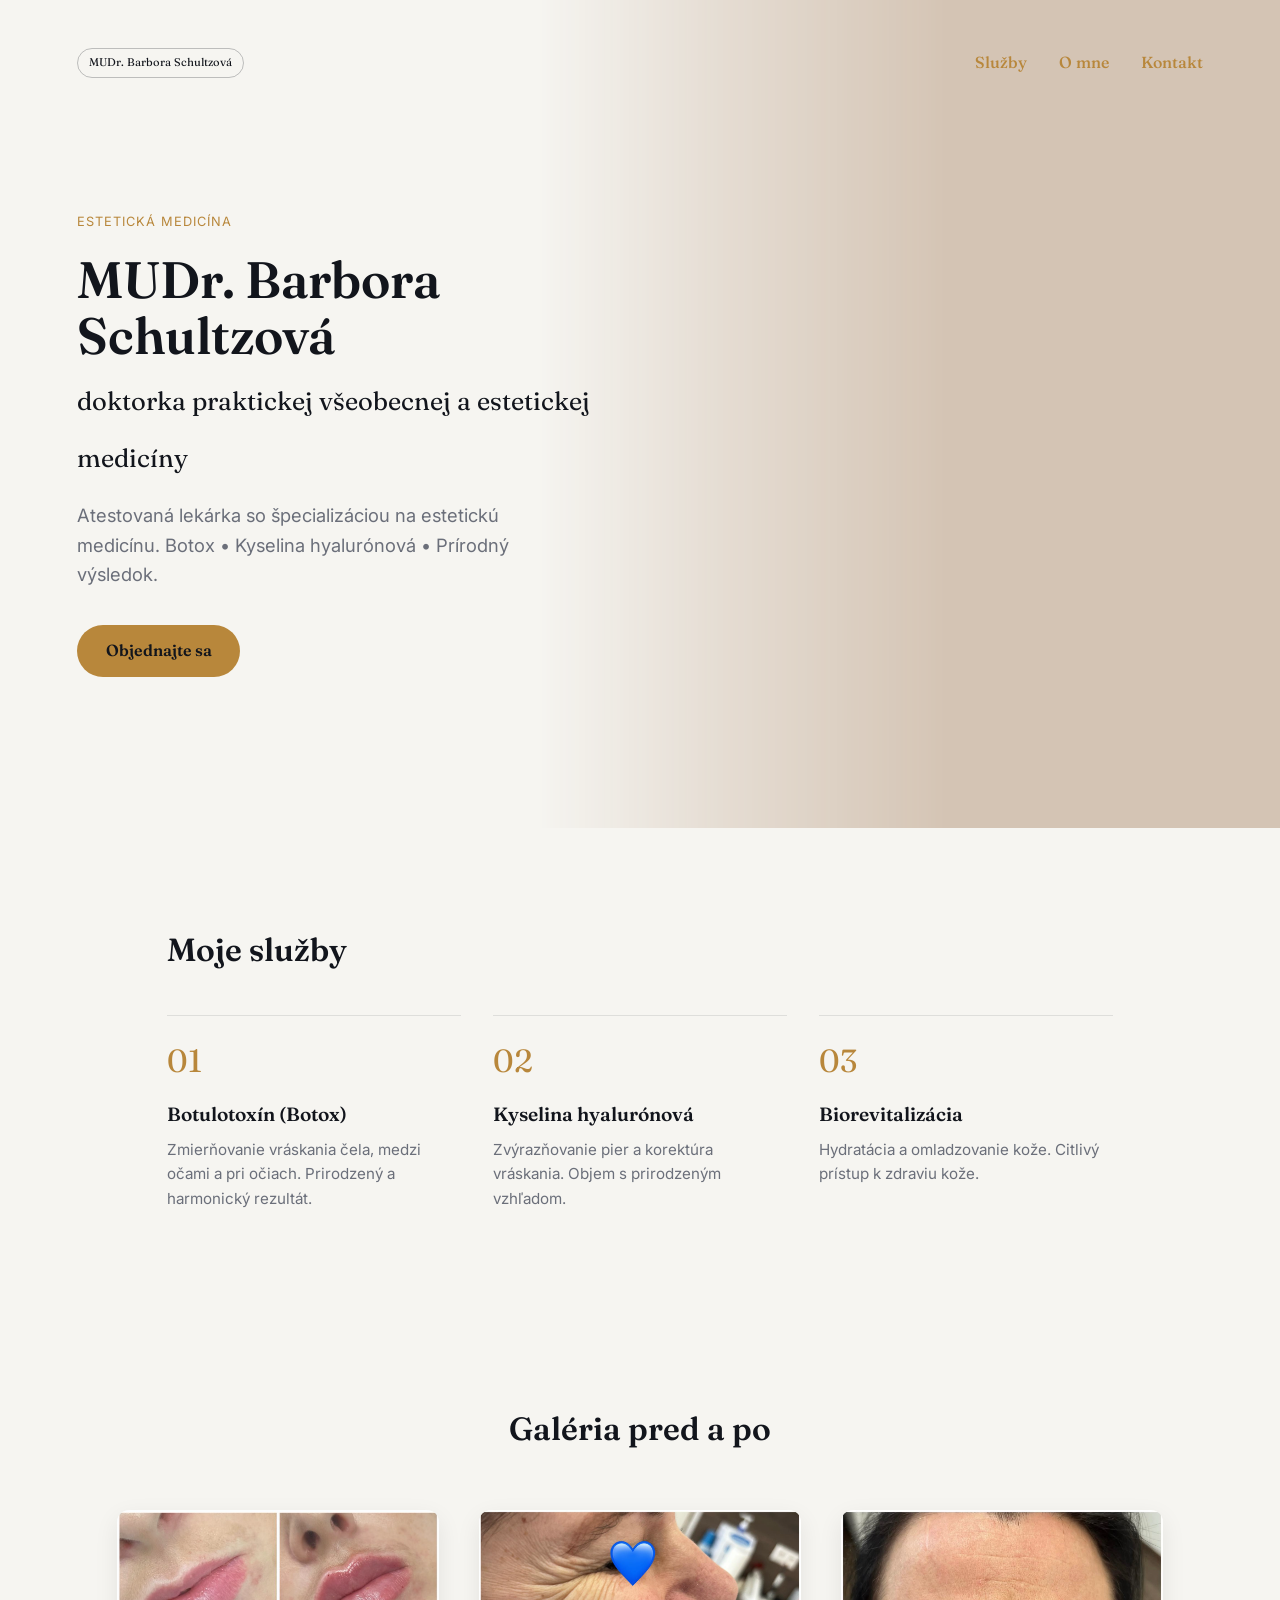
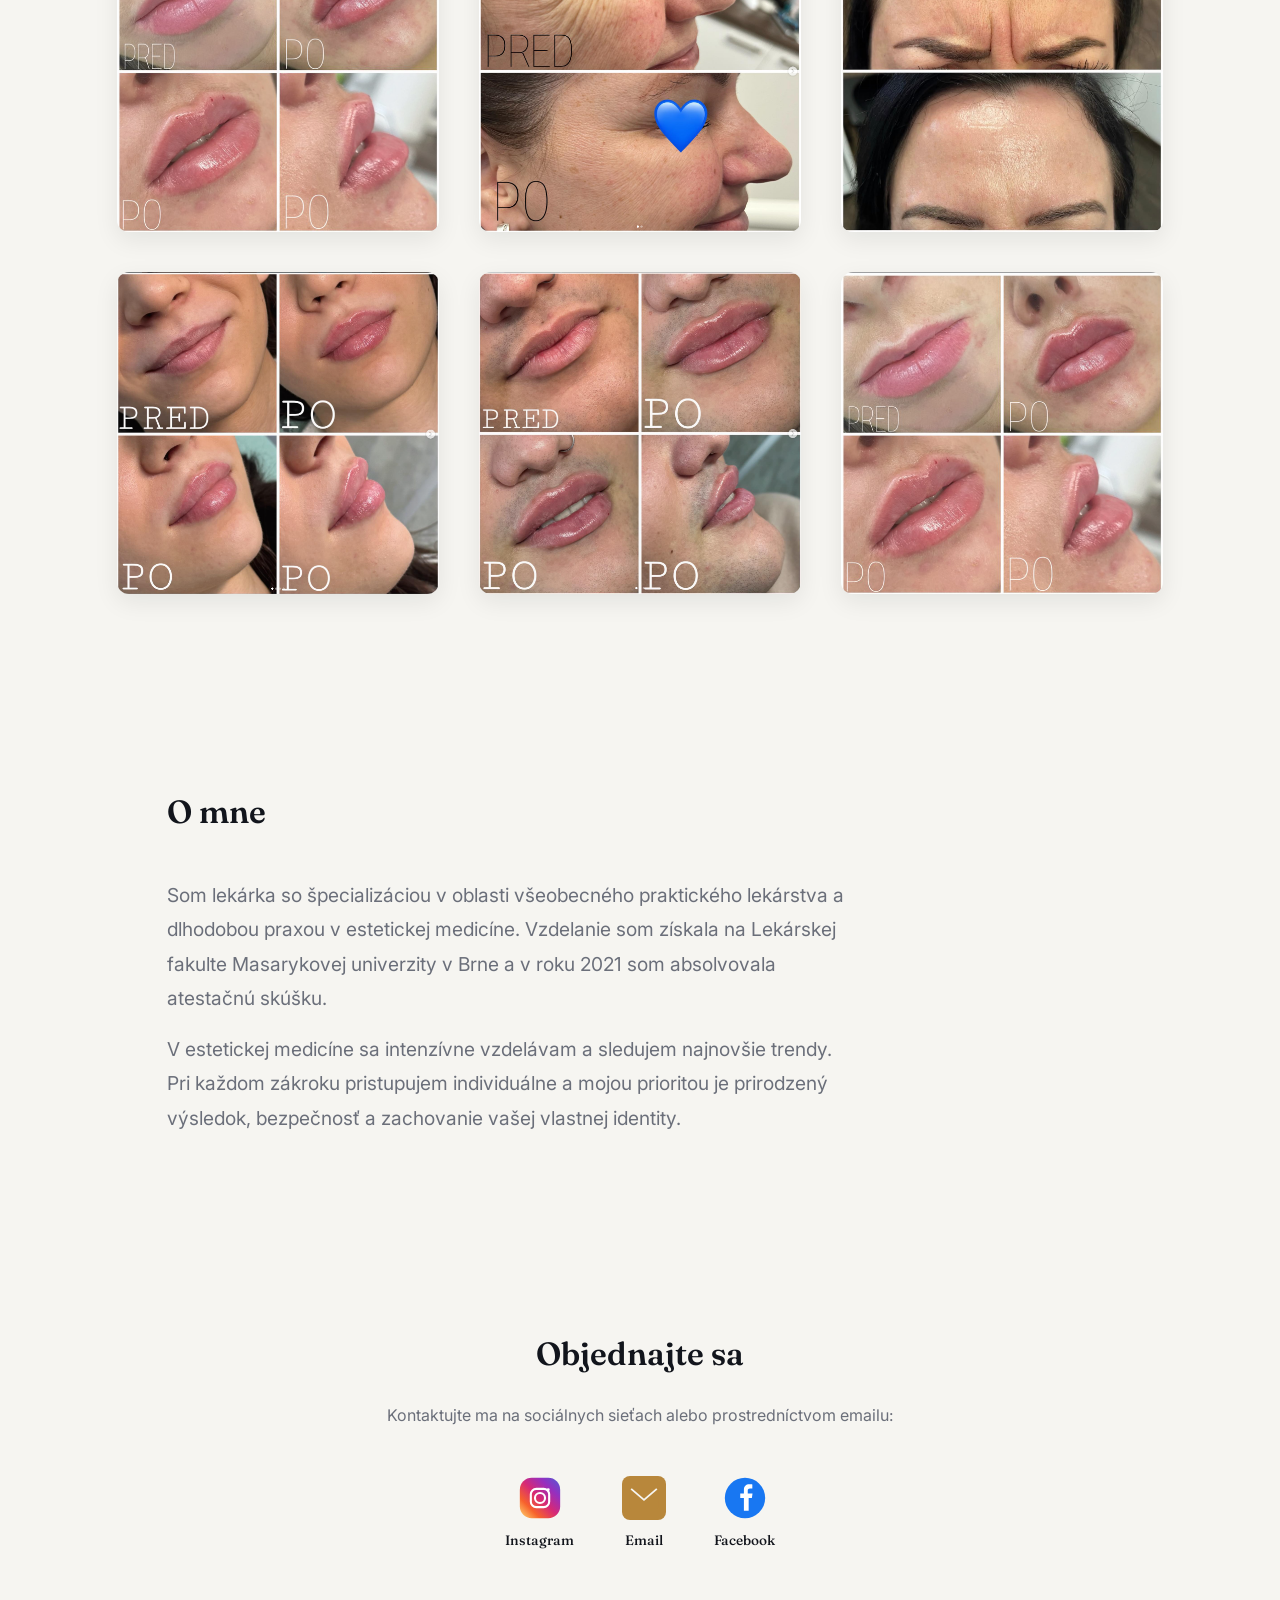
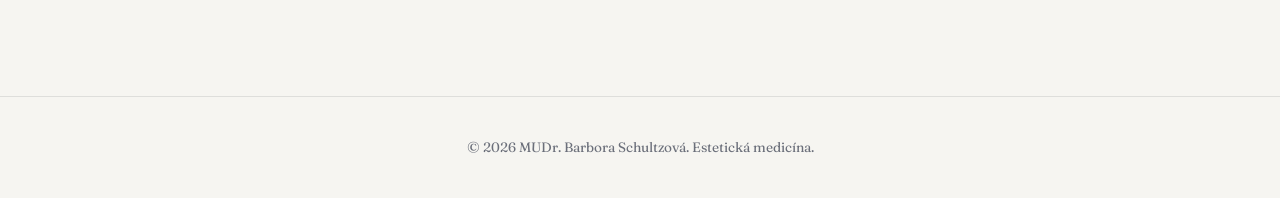
==== commit dc4cc025: "Update index.html" ====
--- a/index.html
+++ b/index.html
@@ -1,192 +1,184 @@
-<!DOCTYPE html>
-<html>
-<head>
-<meta charset="utf-8">
-<meta name="viewport" content="width=device-width, initial-scale=1">
-<script src="./support.js"></script>
-</head>
-<body>
-<x-dc>
-<template id="__bundler_thumbnail">
-  <svg viewBox="0 0 120 120" xmlns="http://www.w3.org/2000/svg">
-    <rect width="120" height="120" fill="#f6f5f1"/>
-    <circle cx="60" cy="40" r="15" fill="#b8873b"/>
-    <rect x="20" y="65" width="80" height="8" fill="#b8873b" rx="2"/>
-    <rect x="20" y="80" width="80" height="4" fill="#6b6f7a" rx="1"/>
-    <rect x="20" y="88" width="80" height="4" fill="#6b6f7a" rx="1"/>
-  </svg>
-</template>
-
-<helmet>
-  <meta charset="UTF-8">
-  <meta name="viewport" content="width=device-width, initial-scale=1.0">
-  <link rel="preconnect" href="https://fonts.googleapis.com">
-  <link href="https://fonts.googleapis.com/css2?family=Fraunces:opsz,wght@9..144,400;9..144,600&family=Inter:wght@400;500;600&display=swap" rel="stylesheet">
-  <style>
-    * { box-sizing: border-box; margin: 0; padding: 0; }
-    body {
-      font-family: 'Fraunces', serif;
-      color: #12151c;
-      background: #f6f5f1;
-      line-height: 1.6;
-    }
-    h1, h2, h3 { font-family: 'Fraunces', serif; font-weight: 600; }
-    a { color: inherit; text-decoration: none; }
-    .menu-toggle { display: none; background: none; border: none; cursor: pointer; padding: 0.5rem; }
-    .menu-toggle span { display: block; width: 24px; height: 2px; background: #12151c; margin: 5px 0; transition: 0.3s; }
-    .menu-toggle.active span:nth-child(1) { transform: rotate(-45deg) translate(-8px, 6px); }
-    .menu-toggle.active span:nth-child(2) { opacity: 0; }
-    .menu-toggle.active span:nth-child(3) { transform: rotate(45deg) translate(-8px, -6px); }
-    @media (max-width: 768px) {
-      .menu-toggle { display: block; }
-      .nav-links { position: absolute; top: 60px; left: 0; right: 0; background: #f6f5f1; flex-direction: column; gap: 1rem; padding: 2rem 6vw; display: none; }
-      .nav-links.open { display: flex; }
-      .nav-links a { margin-left: 0; font-size: 1.1rem; }
-    }
-  </style>
-</helmet>
-
-<div style="background: #f6f5f1; color: #12151c; min-height: 92vh; display: flex; flex-direction: column; padding: 2rem 6vw; position: relative; overflow: hidden;">
-  <nav style="display: flex; justify-content: space-between; align-items: center; padding: 1rem 0; z-index: 2; position: relative;">
-    <span style="font-family: 'Fraunces', serif; font-size: 0.9rem; border: 1px solid rgba(18, 21, 28, 0.25); padding: 0.3rem 0.7rem; border-radius: 100px;">MUDr. Barbora Schultzová</span>
-    <button class="menu-toggle" onClick="document.querySelector('.nav-links').classList.toggle('open'); this.classList.toggle('active')">
-      <span></span>
-      <span></span>
-      <span></span>
-    </button>
-    <div class="nav-links" style="display: flex; gap: 0;">
-      <a href="#services" style="margin-left: 2rem; font-size: 1rem; font-weight: 500; color: #b8873b;" onMouseEnter="this.style.opacity='0.75'" onMouseLeave="this.style.opacity='1'">Služby</a>
-      <a href="#about" style="margin-left: 2rem; font-size: 1rem; font-weight: 500; color: #b8873b;" onMouseEnter="this.style.opacity='0.75'" onMouseLeave="this.style.opacity='1'">O mne</a>
-      <a href="#contact" style="margin-left: 2rem; font-size: 1rem; font-weight: 500; color: #b8873b;" onMouseEnter="this.style.opacity='0.75'" onMouseLeave="this.style.opacity='1'">Kontakt</a>
-    </div>
-  </nav>
-
-  <div style="flex: 1; display: flex; align-items: center; z-index: 2; position: relative;">
-    <div style="max-width: 620px;">
-      <p style="color: #b8873b; letter-spacing: 0.08em; text-transform: uppercase; font-size: 0.8rem; margin-bottom: 1.2rem; font-family: 'Inter', sans-serif;">ESTETICKÁ MEDICÍNA</p>
-      <h1 style="font-size: 3.2rem; margin-bottom: 1.5rem; line-height: 1.1;">
-        <span>MUDr. Barbora Schultzová</span><br>
-        <span style="font-weight: 400; font-size: 1.6rem;">doktorka praktickej všeobecnej a estetickej medicíny</span>
-      </h1>
-      <p style="font-size: 1.15rem; color: #6b6f7a; max-width: 480px; margin-bottom: 2.2rem; font-family: 'Inter', sans-serif;">Atestovaná lekárka so špecializáciou na estetickú medicínu. Botox • Kyselina hyalurónová • Prírodný výsledok.</p>
-      <a href="#contact" style="display: inline-block; background: #b8873b; color: #12151c; font-weight: 600; padding: 0.85rem 1.8rem; border-radius: 100px; width: fit-content; transition: transform 0.2s ease;" onMouseEnter="this.style.transform='translateY(-2px)'" onMouseLeave="this.style.transform='translateY(0)'">Objednajte sa</a>
-    </div>
-  </div>
-
-  <div style="position: absolute; top: 0; right: 0; width: 58%; height: 100%; z-index: 1; -webkit-mask-image: linear-gradient(to right, transparent 0%, rgba(0,0,0,0.5) 25%, black 55%); mask-image: linear-gradient(to right, transparent 0%, rgba(0,0,0,0.5) 25%, black 55%); overflow: hidden;">
-    <img src="blondie.png" alt="MUDr. Barbora Schultzová" style="width: 100%; height: 100%; object-fit: cover; object-position: center 20%;">
-  </div>
-</div>
-
-<main>
-  <section id="services" style="padding: 6rem 6vw; max-width: 1100px; margin: 0 auto;">
-    <h2 style="font-size: 2rem; margin-bottom: 2.5rem;">Moje služby</h2>
-    <div style="display: grid; grid-template-columns: repeat(auto-fit, minmax(260px, 1fr)); gap: 2rem;">
-      <article style="border-top: 1px solid rgba(18, 21, 28, 0.1); padding-top: 1.2rem;">
-        <div style="font-family: 'Fraunces', serif; font-size: 2rem; color: #b8873b; margin-bottom: 0.8rem;">01</div>
-        <h3 style="font-size: 1.2rem; margin-bottom: 0.5rem; font-family: 'Fraunces', serif;">Botulotoxín (Botox)</h3>
-        <p style="color: #6b6f7a; font-size: 0.95rem; font-family: 'Inter', sans-serif;">Zmierňovanie vráskania čela, medzi očami a pri očiach. Prirodzený a harmonický rezultát.</p>
-      </article>
-      <article style="border-top: 1px solid rgba(18, 21, 28, 0.1); padding-top: 1.2rem;">
-        <div style="font-family: 'Fraunces', serif; font-size: 2rem; color: #b8873b; margin-bottom: 0.8rem;">02</div>
-        <h3 style="font-size: 1.2rem; margin-bottom: 0.5rem; font-family: 'Fraunces', serif;">Kyselina hyalurónová</h3>
-        <p style="color: #6b6f7a; font-size: 0.95rem; font-family: 'Inter', sans-serif;">Zvýrazňovanie pier a korektúra vráskania. Objem s prirodzeným vzhľadom.</p>
-      </article>
-      <article style="border-top: 1px solid rgba(18, 21, 28, 0.1); padding-top: 1.2rem;">
-        <div style="font-family: 'Fraunces', serif; font-size: 2rem; color: #b8873b; margin-bottom: 0.8rem;">03</div>
-        <h3 style="font-size: 1.2rem; margin-bottom: 0.5rem; font-family: 'Fraunces', serif;">Biorevitalizácia</h3>
-        <p style="color: #6b6f7a; font-size: 0.95rem; font-family: 'Inter', sans-serif;">Hydratácia a omladzovanie kože. Citlivý prístup k zdraviu kože.</p>
-      </article>
-    </div>
-  </section>
-
-  <section style="padding: 6rem 6vw; max-width: 1200px; margin: 0 auto;">
-    <h2 style="font-size: 2rem; margin-bottom: 3.5rem; text-align: center;">Galéria pred a po</h2>
-    <div style="display: grid; grid-template-columns: repeat(3, 1fr); gap: 2.5rem;">
-      <div style="border-radius: 12px; overflow: hidden; box-shadow: 0 8px 24px rgba(18, 21, 28, 0.08); aspect-ratio: 1;">
-        <img src="uploads/Snímka obrazovky 2026-08-18 214152-f231a1b3.png" alt="Kyselina hyalurónová - pred a po" style="width: 100%; height: 100%; object-fit: cover; object-position: center;">
-      </div>
-      <div style="border-radius: 12px; overflow: hidden; box-shadow: 0 8px 24px rgba(18, 21, 28, 0.08); aspect-ratio: 1;">
-        <img src="uploads/Snímka obrazovky 2026-08-18 214805.png" alt="Kyselina hyalurónová - pred a po" style="width: 100%; height: 100%; object-fit: cover; object-position: center;">
-      </div>
-      <div style="border-radius: 12px; overflow: hidden; box-shadow: 0 8px 24px rgba(18, 21, 28, 0.08); aspect-ratio: 1;">
-        <img src="uploads/image0.jpeg" alt="Botox - pred a po" style="width: 100%; height: 100%; object-fit: cover; object-position: center;">
-      </div>
-      <div style="border-radius: 12px; overflow: hidden; box-shadow: 0 8px 24px rgba(18, 21, 28, 0.08); aspect-ratio: 1;">
-        <img src="uploads/Snímka obrazovky 2026-08-18 214518.png" alt="Kyselina hyalurónová - pred a po" style="width: 100%; height: 100%; object-fit: cover; object-position: center;">
-      </div>
-      <div style="border-radius: 12px; overflow: hidden; box-shadow: 0 8px 24px rgba(18, 21, 28, 0.08); aspect-ratio: 1;">
-        <img src="uploads/Snímka obrazovky 2026-08-18 214604.png" alt="Kyselina hyalurónová - pred a po" style="width: 100%; height: 100%; object-fit: cover; object-position: center;">
-      </div>
-      <div style="border-radius: 12px; overflow: hidden; box-shadow: 0 8px 24px rgba(18, 21, 28, 0.08); aspect-ratio: 1;">
-        <img src="uploads/Snímka obrazovky 2026-08-18 214152.png" alt="Kyselina hyalurónová - pred a po" style="width: 100%; height: 100%; object-fit: cover; object-position: center;">
-      </div>
-    </div>
-  </section>
-
-  <section id="about" style="padding: 6rem 6vw; max-width: 1100px; margin: 0 auto;">
-    <h2 style="font-size: 2rem; margin-bottom: 2.5rem;">O mne</h2>
-    <p style="font-size: 1.2rem; max-width: 680px; color: #6b6f7a; line-height: 1.8; font-family: 'Inter', sans-serif;">
-      Som lekárka so špecializáciou v oblasti všeobecného praktického lekárstva a dlhodobou praxou v estetickej medicíne. Vzdelanie som získala na Lekárskej fakulte Masarykovej univerzity v Brne a v roku 2021 som absolvovala atestačnú skúšku.
-    </p>
-    <p style="font-size: 1.2rem; max-width: 680px; color: #6b6f7a; line-height: 1.8; margin-top: 1rem; font-family: 'Inter', sans-serif;">
-      V estetickej medicíne sa intenzívne vzdelávam a sledujem najnovšie trendy. Pri každom zákroku pristupujem individuálne a mojou prioritou je prirodzený výsledok, bezpečnosť a zachovanie vašej vlastnej identity.
-    </p>
-  </section>
-
-  <section id="contact" style="text-align: center; padding: 6rem 6vw; max-width: 1100px; margin: 0 auto;">
-    <h2 style="font-size: 2rem; margin-bottom: 1.5rem;">Objednajte sa</h2>
-    <p style="color: #6b6f7a; margin-bottom: 2rem; font-family: 'Inter', sans-serif;">Kontaktujte ma na sociálnych sieťach alebo prostredníctvom emailu:</p>
-    
-    <div style="display: flex; justify-content: center; gap: 3rem; margin: 3rem 0; flex-wrap: wrap;">
-      <a href="https://www.instagram.com/dr_schultzova/" target="_blank" rel="noopener" style="display: flex; flex-direction: column; align-items: center; gap: 0.6rem; transition: transform 0.2s;" onMouseEnter="this.style.transform='translateY(-3px)'" onMouseLeave="this.style.transform='translateY(0)'">
-        <svg width="44" height="44" viewBox="0 0 48 48">
-          <defs>
-            <linearGradient id="igGradient" x1="0%" y1="100%" x2="100%" y2="0%">
-              <stop offset="0%" stop-color="#FFDB73"/>
-              <stop offset="25%" stop-color="#F7622C"/>
-              <stop offset="50%" stop-color="#D62976"/>
-              <stop offset="75%" stop-color="#962FBF"/>
-              <stop offset="100%" stop-color="#4F5BD5"/>
-            </linearGradient>
-          </defs>
-          <rect x="2" y="2" width="44" height="44" rx="13" fill="url(#igGradient)"/>
-          <rect x="14" y="14" width="20" height="20" rx="6" fill="none" stroke="#fff" stroke-width="2.3"/>
-          <circle cx="24" cy="24" r="5.5" fill="none" stroke="#fff" stroke-width="2.3"/>
-          <circle cx="33" cy="15" r="1.6" fill="#fff"/>
-        </svg>
-        <span style="font-size: 0.85rem; color: #12151c; font-weight: 500;">Instagram</span>
-      </a>
-      <a href="mailto:dr.schultzova@gmail.com" style="display: flex; flex-direction: column; align-items: center; gap: 0.6rem; transition: transform 0.2s;" onMouseEnter="this.style.transform='translateY(-3px)'" onMouseLeave="this.style.transform='translateY(0)'">
-        <svg width="44" height="44" viewBox="0 0 48 48" style="background: #b8873b; border-radius: 8px;">
-          <path d="M10 12h28c1.1 0 2 .9 2 2v20c0 1.1-.9 2-2 2H10c-1.1 0-2-.9-2-2V14c0-1.1.9-2 2-2z" fill="#b8873b"/>
-          <path d="M38 14L24 26 10 14" stroke="#f6f5f1" stroke-width="2" fill="none"/>
-        </svg>
-        <span style="font-size: 0.85rem; color: #12151c; font-weight: 500;">Email</span>
-      </a>
-      <a href="https://www.facebook.com/p/Dr-Schultzova-100087621760103/" target="_blank" rel="noopener" style="display: flex; flex-direction: column; align-items: center; gap: 0.6rem; transition: transform 0.2s;" onMouseEnter="this.style.transform='translateY(-3px)'" onMouseLeave="this.style.transform='translateY(0)'">
-        <svg width="44" height="44" viewBox="0 0 48 48">
-          <circle cx="24" cy="24" r="22" fill="#1877F2"/>
-          <path d="M27 24h4.5l0.7-5H27v-2.8c0-1.5.4-2.5 2.6-2.5H32V9.2C31.6 9.1 30.2 9 28.6 9c-3.4 0-5.8 2.1-5.8 5.9V19h-4v5h4v14h5.2V24z" fill="#fff"/>
-        </svg>
-        <span style="font-size: 0.85rem; color: #12151c; font-weight: 500;">Facebook</span>
-      </a>
-    </div>
-  </section>
-</main>
-
-<footer style="text-align: center; padding: 2.5rem 1rem; color: #6b6f7a; font-size: 0.85rem; border-top: 1px solid rgba(18, 21, 28, 0.1);">
-  <p>&copy; 2026 MUDr. Barbora Schultzová. Estetická medicína.</p>
-</footer>
-</x-dc>
-<script type="text/x-dc" data-dc-script>
-class Component extends DCLogic {
-  renderVals() {
-    return {};
-  }
-}
-</script>
-</body>
-</html>
-</body>
-</html>
+<!DOCTYPE html>
+<html>
+<head>
+<template id="__bundler_thumbnail" data-bg-color="#f6f5f1">
+  <svg viewBox="0 0 120 120" xmlns="http://www.w3.org/2000/svg">
+    <rect width="120" height="120" fill="#f6f5f1"/>
+    <circle cx="60" cy="40" r="15" fill="#b8873b"/>
+    <rect x="20" y="65" width="80" height="8" fill="#b8873b" rx="2"/>
+    <rect x="20" y="80" width="80" height="4" fill="#6b6f7a" rx="1"/>
+    <rect x="20" y="88" width="80" height="4" fill="#6b6f7a" rx="1"/>
+  </svg>
+</template>
+<meta charset="utf-8">
+<meta name="viewport" content="width=device-width, initial-scale=1">
+<style>
+@import url('https://fonts.googleapis.com/css2?family=Fraunces:opsz,wght@9..144,400;9..144,600&family=Inter:wght@400;500;600&display=swap');
+* { box-sizing: border-box; margin: 0; padding: 0; }
+body {
+  font-family: 'Fraunces', serif;
+  color: #12151c;
+  background: #f6f5f1;
+  line-height: 1.6;
+}
+h1, h2, h3 { font-family: 'Fraunces', serif; font-weight: 600; }
+a { color: inherit; text-decoration: none; }
+.menu-toggle { display: none; background: none; border: none; cursor: pointer; padding: 0.5rem; }
+.menu-toggle span { display: block; width: 24px; height: 2px; background: #12151c; margin: 5px 0; transition: 0.3s; }
+.menu-toggle.active span:nth-child(1) { transform: rotate(-45deg) translate(-8px, 6px); }
+.menu-toggle.active span:nth-child(2) { opacity: 0; }
+.menu-toggle.active span:nth-child(3) { transform: rotate(45deg) translate(-8px, -6px); }
+@media (max-width: 768px) {
+  .menu-toggle { display: block; }
+  .nav-links { position: absolute; top: 60px; left: 0; right: 0; background: #f6f5f1; flex-direction: column; gap: 1rem; padding: 2rem 6vw; display: none; }
+  .nav-links.open { display: flex; }
+  .nav-links a { margin-left: 0; font-size: 1.1rem; }
+  .gallery-grid { grid-template-columns: repeat(auto-fit, minmax(150px, 1fr)); gap: 1rem; }
+}
+.modal-overlay { display: none !important; position: fixed; top: 0; left: 0; width: 100%; height: 100%; background: rgba(0,0,0,0.9); z-index: 9999; align-items: center; justify-content: center; padding: 20px; }
+.modal-overlay.active { display: flex !important; }
+.modal-content { max-width: 95vw; max-height: 95vh; position: relative; }
+.modal-content img { max-width: 100%; max-height: 100%; object-fit: contain; }
+.modal-close { position: absolute; top: 10px; right: 15px; background: white; border: none; width: 36px; height: 36px; border-radius: 50%; cursor: pointer; font-size: 20px; z-index: 10000; }
+@media (max-width: 768px) { 
+  .modal-overlay { padding: 10px; }
+  .modal-content { max-width: 100vw; max-height: 100vh; }
+}
+</style>
+</head>
+<body>
+
+<div style="background: #f6f5f1; color: #12151c; min-height: 92vh; display: flex; flex-direction: column; padding: 2rem 6vw; position: relative; overflow: hidden;">
+  <nav style="display: flex; justify-content: space-between; align-items: center; padding: 1rem 0; z-index: 2; position: relative; width: 100%;">
+    <span style="font-family: 'Fraunces', serif; font-size: 0.7rem; border: 1px solid rgba(18, 21, 28, 0.25); padding: 0.3rem 0.7rem; border-radius: 100px; white-space: nowrap;">MUDr. Barbora Schultzová</span>
+    <button class="menu-toggle" onclick="toggleMenu()">
+      <span></span>
+      <span></span>
+      <span></span>
+    </button>
+    <div class="nav-links" style="display: flex; gap: 0;">
+      <a href="#services" style="margin-left: 2rem; font-size: 1rem; font-weight: 500; color: #b8873b;">Služby</a>
+      <a href="#about" style="margin-left: 2rem; font-size: 1rem; font-weight: 500; color: #b8873b;">O mne</a>
+      <a href="#contact" style="margin-left: 2rem; font-size: 1rem; font-weight: 500; color: #b8873b;">Kontakt</a>
+    </div>
+  </nav>
+
+  <div style="flex: 1; display: flex; align-items: center; z-index: 2; position: relative;">
+    <div style="max-width: 620px;">
+      <p style="color: #b8873b; letter-spacing: 0.08em; text-transform: uppercase; font-size: 0.8rem; margin-bottom: 1.2rem; font-family: 'Inter', sans-serif;">ESTETICKÁ MEDICÍNA</p>
+      <h1 style="font-size: 3.2rem; margin-bottom: 1.5rem; line-height: 1.1;">
+        <span>MUDr. Barbora Schultzová</span><br>
+        <span style="font-weight: 400; font-size: 1.6rem;">doktorka praktickej všeobecnej a estetickej medicíny</span>
+      </h1>
+      <p style="font-size: 1.15rem; color: #6b6f7a; max-width: 480px; margin-bottom: 2.2rem; font-family: 'Inter', sans-serif;">Atestovaná lekárka so špecializáciou na estetickú medicínu. Botox • Kyselina hyalurónová • Prírodný výsledok.</p>
+      <a href="#contact" style="display: inline-block; background: #b8873b; color: #12151c; font-weight: 600; padding: 0.85rem 1.8rem; border-radius: 100px; cursor: pointer; transition: transform 0.2s ease;">Objednajte sa</a>
+    </div>
+  </div>
+
+  <div style="position: absolute; top: 0; right: 0; width: 58%; height: 100%; z-index: 1; -webkit-mask-image: linear-gradient(to right, transparent 0%, rgba(0,0,0,0.5) 25%, black 55%); mask-image: linear-gradient(to right, transparent 0%, rgba(0,0,0,0.5) 25%, black 55%); overflow: hidden;">
+    <img src="data:image/svg+xml,%3Csvg xmlns='http://www.w3.org/2000/svg' viewBox='0 0 400 600'%3E%3Crect fill='%23d4c4b4' width='400' height='600'/%3E%3C/svg%3E" alt="MUDr. Barbora Schultzová" style="width: 100%; height: 100%; object-fit: cover; object-position: center 20%;">
+  </div>
+</div>
+
+<main>
+  <section id="services" style="padding: 6rem 6vw; max-width: 1100px; margin: 0 auto;">
+    <h2 style="font-size: 2rem; margin-bottom: 2.5rem;">Moje služby</h2>
+    <div style="display: grid; grid-template-columns: repeat(auto-fit, minmax(260px, 1fr)); gap: 2rem;">
+      <article style="border-top: 1px solid rgba(18, 21, 28, 0.1); padding-top: 1.2rem;">
+        <div style="font-family: 'Fraunces', serif; font-size: 2rem; color: #b8873b; margin-bottom: 0.8rem;">01</div>
+        <h3 style="font-size: 1.2rem; margin-bottom: 0.5rem;">Botulotoxín (Botox)</h3>
+        <p style="color: #6b6f7a; font-size: 0.95rem; font-family: 'Inter', sans-serif;">Zmierňovanie vráskania čela, medzi očami a pri očiach. Prirodzený a harmonický rezultát.</p>
+      </article>
+      <article style="border-top: 1px solid rgba(18, 21, 28, 0.1); padding-top: 1.2rem;">
+        <div style="font-family: 'Fraunces', serif; font-size: 2rem; color: #b8873b; margin-bottom: 0.8rem;">02</div>
+        <h3 style="font-size: 1.2rem; margin-bottom: 0.5rem;">Kyselina hyalurónová</h3>
+        <p style="color: #6b6f7a; font-size: 0.95rem; font-family: 'Inter', sans-serif;">Zvýrazňovanie pier a korektúra vráskania. Objem s prirodzeným vzhľadom.</p>
+      </article>
+      <article style="border-top: 1px solid rgba(18, 21, 28, 0.1); padding-top: 1.2rem;">
+        <div style="font-family: 'Fraunces', serif; font-size: 2rem; color: #b8873b; margin-bottom: 0.8rem;">03</div>
+        <h3 style="font-size: 1.2rem; margin-bottom: 0.5rem;">Biorevitalizácia</h3>
+        <p style="color: #6b6f7a; font-size: 0.95rem; font-family: 'Inter', sans-serif;">Hydratácia a omladzovanie kože. Citlivý prístup k zdraviu kože.</p>
+      </article>
+    </div>
+  </section>
+
+  <section style="padding: 6rem 6vw; max-width: 1200px; margin: 0 auto;">
+    <h2 style="font-size: 2rem; margin-bottom: 3.5rem; text-align: center;">Galéria pred a po</h2>
+    <div class="gallery-grid" style="display: grid; grid-template-columns: repeat(3, 1fr); gap: 2.5rem;">
+      <div style="border-radius: 12px; overflow: hidden; box-shadow: 0 8px 24px rgba(18, 21, 28, 0.08); aspect-ratio: 1; cursor: pointer;" onclick="openModal('Kyselina hyalurónová')"><img src="uploads/Snímka obrazovky 2026-08-18 214152-f231a1b3.png" style="width: 100%; height: 100%; object-fit: cover;"></div>
+      <div style="border-radius: 12px; overflow: hidden; box-shadow: 0 8px 24px rgba(18, 21, 28, 0.08); aspect-ratio: 1; cursor: pointer;" onclick="openModal('Kyselina hyalurónová')"><img src="uploads/Snímka obrazovky 2026-08-18 214805.png" style="width: 100%; height: 100%; object-fit: cover;"></div>
+      <div style="border-radius: 12px; overflow: hidden; box-shadow: 0 8px 24px rgba(18, 21, 28, 0.08); aspect-ratio: 1; cursor: pointer;" onclick="openModal('Botox')"><img src="uploads/image0.jpeg" style="width: 100%; height: 100%; object-fit: cover;"></div>
+      <div style="border-radius: 12px; overflow: hidden; box-shadow: 0 8px 24px rgba(18, 21, 28, 0.08); aspect-ratio: 1; cursor: pointer;" onclick="openModal('Kyselina hyalurónová')"><img src="uploads/Snímka obrazovky 2026-08-18 214518.png" style="width: 100%; height: 100%; object-fit: cover;"></div>
+      <div style="border-radius: 12px; overflow: hidden; box-shadow: 0 8px 24px rgba(18, 21, 28, 0.08); aspect-ratio: 1; cursor: pointer;" onclick="openModal('Kyselina hyalurónová')"><img src="uploads/Snímka obrazovky 2026-08-18 214604.png" style="width: 100%; height: 100%; object-fit: cover;"></div>
+      <div style="border-radius: 12px; overflow: hidden; box-shadow: 0 8px 24px rgba(18, 21, 28, 0.08); aspect-ratio: 1; cursor: pointer;" onclick="openModal('Kyselina hyalurónová')"><img src="uploads/Snímka obrazovky 2026-08-18 214152.png" style="width: 100%; height: 100%; object-fit: cover;"></div>
+    </div>
+    <div id="modal" class="modal-overlay" onclick="if(event.target === this) closeModal()">
+      <div class="modal-content">
+        <button class="modal-close" onclick="closeModal()">✕</button>
+        <div style="color: white; font-size: 1.5rem;" id="modal-label"></div>
+      </div>
+    </div>
+  </section>
+
+  <section id="about" style="padding: 6rem 6vw; max-width: 1100px; margin: 0 auto;">
+    <h2 style="font-size: 2rem; margin-bottom: 2.5rem;">O mne</h2>
+    <p style="font-size: 1.2rem; max-width: 680px; color: #6b6f7a; line-height: 1.8; font-family: 'Inter', sans-serif;">
+      Som lekárka so špecializáciou v oblasti všeobecného praktického lekárstva a dlhodobou praxou v estetickej medicíne. Vzdelanie som získala na Lekárskej fakulte Masarykovej univerzity v Brne a v roku 2021 som absolvovala atestačnú skúšku.
+    </p>
+    <p style="font-size: 1.2rem; max-width: 680px; color: #6b6f7a; line-height: 1.8; margin-top: 1rem; font-family: 'Inter', sans-serif;">
+      V estetickej medicíne sa intenzívne vzdelávam a sledujem najnovšie trendy. Pri každom zákroku pristupujem individuálne a mojou prioritou je prirodzený výsledok, bezpečnosť a zachovanie vašej vlastnej identity.
+    </p>
+  </section>
+
+  <section id="contact" style="text-align: center; padding: 6rem 6vw; max-width: 1100px; margin: 0 auto;">
+    <h2 style="font-size: 2rem; margin-bottom: 1.5rem;">Objednajte sa</h2>
+    <p style="color: #6b6f7a; margin-bottom: 2rem; font-family: 'Inter', sans-serif;">Kontaktujte ma na sociálnych sieťach alebo prostredníctvom emailu:</p>
+    
+    <div style="display: flex; justify-content: center; gap: 3rem; margin: 3rem 0; flex-wrap: wrap;">
+      <a href="https://www.instagram.com/dr_schultzova/" target="_blank" rel="noopener" style="display: flex; flex-direction: column; align-items: center; gap: 0.6rem;">
+        <svg width="44" height="44" viewBox="0 0 48 48"><defs><linearGradient id="igGradient" x1="0%" y1="100%" x2="100%" y2="0%"><stop offset="0%" stop-color="#FFDB73"/><stop offset="25%" stop-color="#F7622C"/><stop offset="50%" stop-color="#D62976"/><stop offset="75%" stop-color="#962FBF"/><stop offset="100%" stop-color="#4F5BD5"/></linearGradient></defs><rect x="2" y="2" width="44" height="44" rx="13" fill="url(#igGradient)"/><rect x="14" y="14" width="20" height="20" rx="6" fill="none" stroke="#fff" stroke-width="2.3"/><circle cx="24" cy="24" r="5.5" fill="none" stroke="#fff" stroke-width="2.3"/><circle cx="33" cy="15" r="1.6" fill="#fff"/></svg>
+        <span style="font-size: 0.85rem; color: #12151c; font-weight: 500;">Instagram</span>
+      </a>
+      <a href="mailto:dr.schultzova@gmail.com" style="display: flex; flex-direction: column; align-items: center; gap: 0.6rem;">
+        <svg width="44" height="44" viewBox="0 0 48 48" style="background: #b8873b; border-radius: 8px;"><path d="M10 12h28c1.1 0 2 .9 2 2v20c0 1.1-.9 2-2 2H10c-1.1 0-2-.9-2-2V14c0-1.1.9-2 2-2z" fill="#b8873b"/><path d="M38 14L24 26 10 14" stroke="#f6f5f1" stroke-width="2" fill="none"/></svg>
+        <span style="font-size: 0.85rem; color: #12151c; font-weight: 500;">Email</span>
+      </a>
+      <a href="https://www.facebook.com/p/Dr-Schultzova-100087621760103/" target="_blank" rel="noopener" style="display: flex; flex-direction: column; align-items: center; gap: 0.6rem;">
+        <svg width="44" height="44" viewBox="0 0 48 48"><circle cx="24" cy="24" r="22" fill="#1877F2"/><path d="M27 24h4.5l0.7-5H27v-2.8c0-1.5.4-2.5 2.6-2.5H32V9.2C31.6 9.1 30.2 9 28.6 9c-3.4 0-5.8 2.1-5.8 5.9V19h-4v5h4v14h5.2V24z" fill="#fff"/></svg>
+        <span style="font-size: 0.85rem; color: #12151c; font-weight: 500;">Facebook</span>
+      </a>
+    </div>
+  </section>
+</main>
+
+<footer style="text-align: center; padding: 2.5rem 1rem; color: #6b6f7a; font-size: 0.85rem; border-top: 1px solid rgba(18, 21, 28, 0.1);">
+  <p>&copy; 2026 MUDr. Barbora Schultzová. Estetická medicína.</p>
+</footer>
+
+<script>
+function toggleMenu() {
+  const nav = document.querySelector('.nav-links');
+  const btn = document.querySelector('.menu-toggle');
+  nav.classList.toggle('open');
+  btn.classList.toggle('active');
+}
+
+document.querySelectorAll('.nav-links a').forEach(link => {
+  link.addEventListener('click', () => {
+    document.querySelector('.nav-links').classList.remove('open');
+    document.querySelector('.menu-toggle').classList.remove('active');
+  });
+});
+
+function openModal(label) {
+  document.getElementById('modal').classList.add('active');
+  document.getElementById('modal-label').textContent = label;
+}
+
+function closeModal() {
+  document.getElementById('modal').classList.remove('active');
+}
+</script>
+
+</body>
+</html>
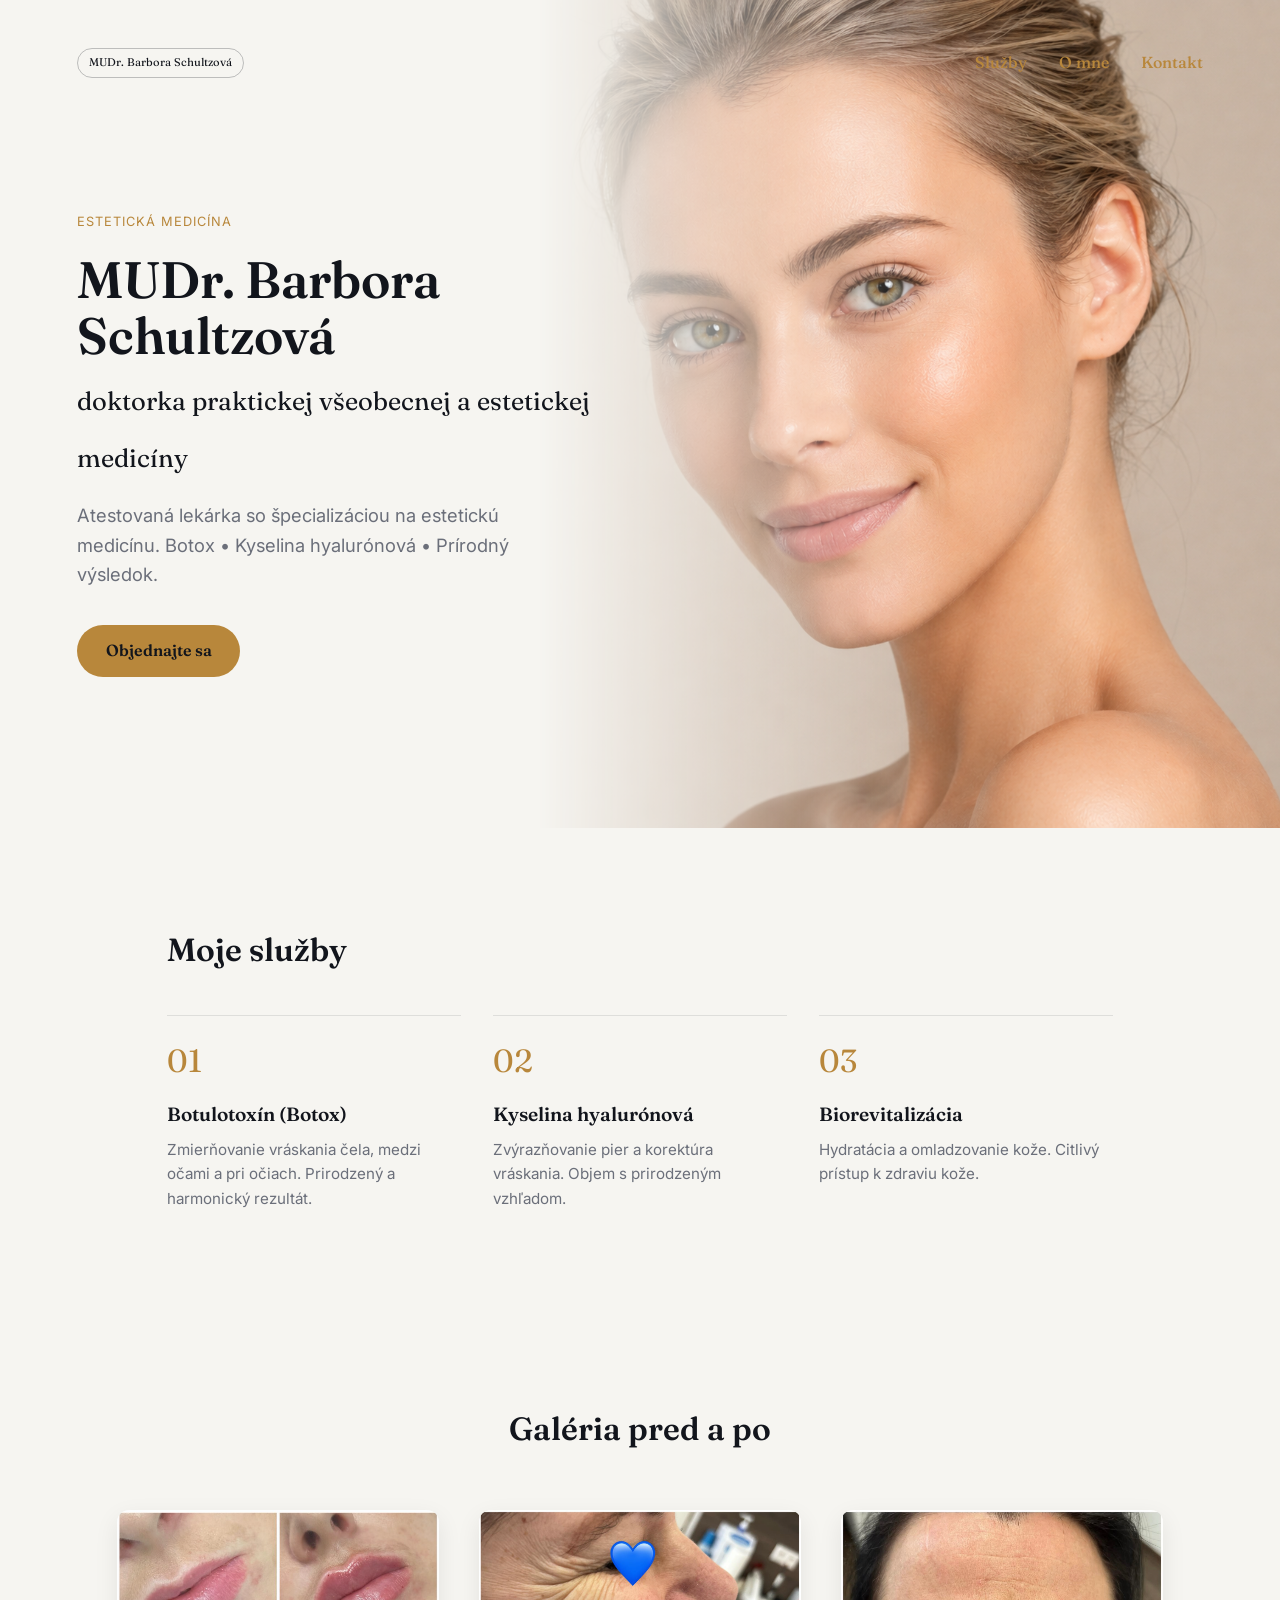
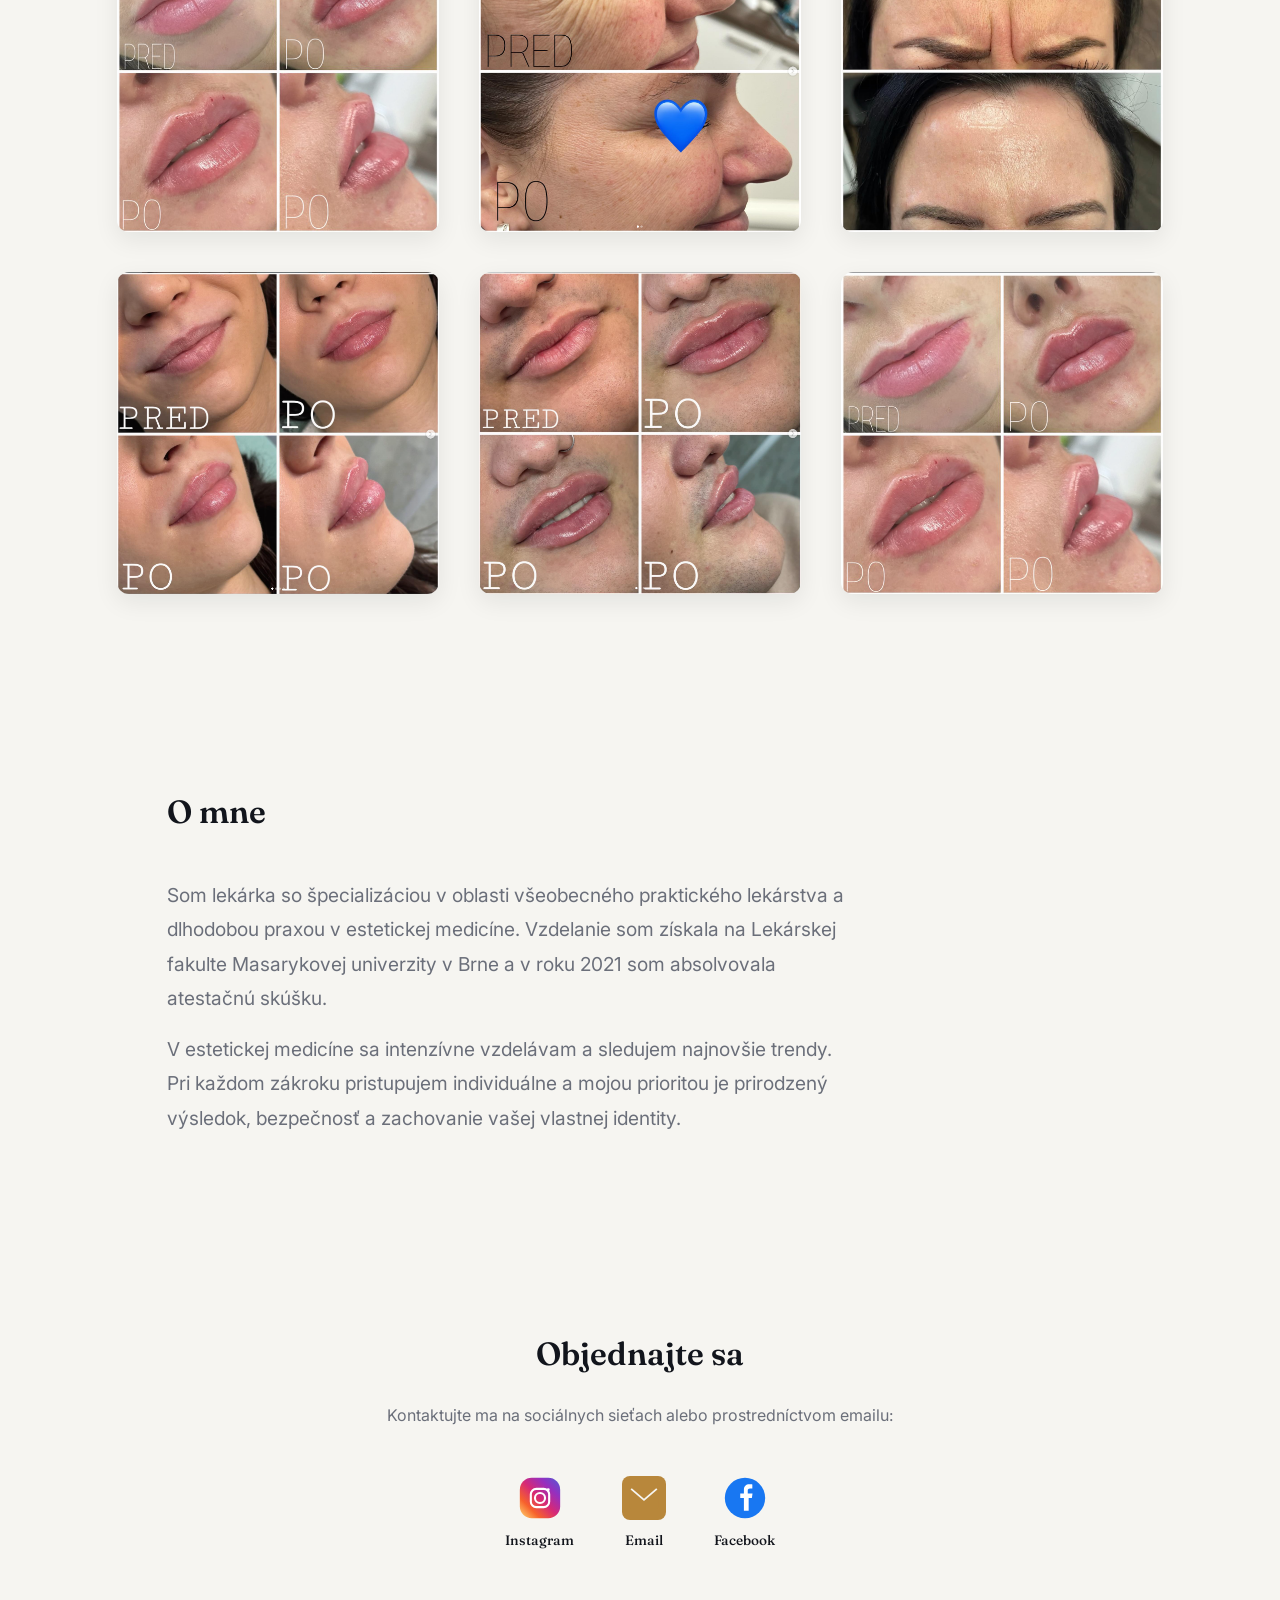
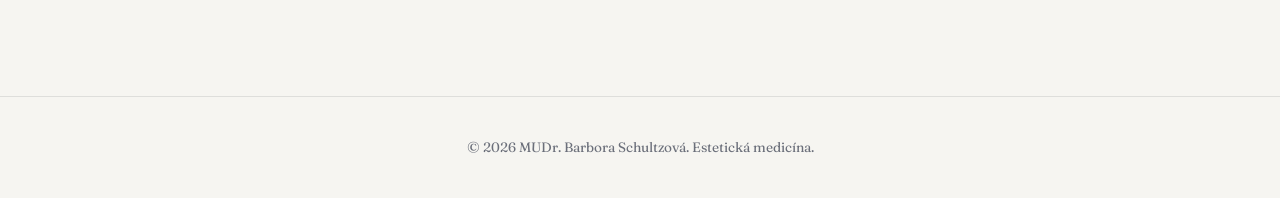
==== commit 279d5d03: "Update index.html" ====
--- a/index.html
+++ b/index.html
@@ -1,3 +1,4 @@
+
 <!DOCTYPE html>
 <html>
 <head>
@@ -76,7 +77,7 @@
   </div>
 
   <div style="position: absolute; top: 0; right: 0; width: 58%; height: 100%; z-index: 1; -webkit-mask-image: linear-gradient(to right, transparent 0%, rgba(0,0,0,0.5) 25%, black 55%); mask-image: linear-gradient(to right, transparent 0%, rgba(0,0,0,0.5) 25%, black 55%); overflow: hidden;">
-    <img src="data:image/svg+xml,%3Csvg xmlns='http://www.w3.org/2000/svg' viewBox='0 0 400 600'%3E%3Crect fill='%23d4c4b4' width='400' height='600'/%3E%3C/svg%3E" alt="MUDr. Barbora Schultzová" style="width: 100%; height: 100%; object-fit: cover; object-position: center 20%;">
+    <img src="blondie.png" alt="MUDr. Barbora Schultzová" style="width: 100%; height: 100%; object-fit: cover; object-position: center 20%;">
   </div>
 </div>
 
